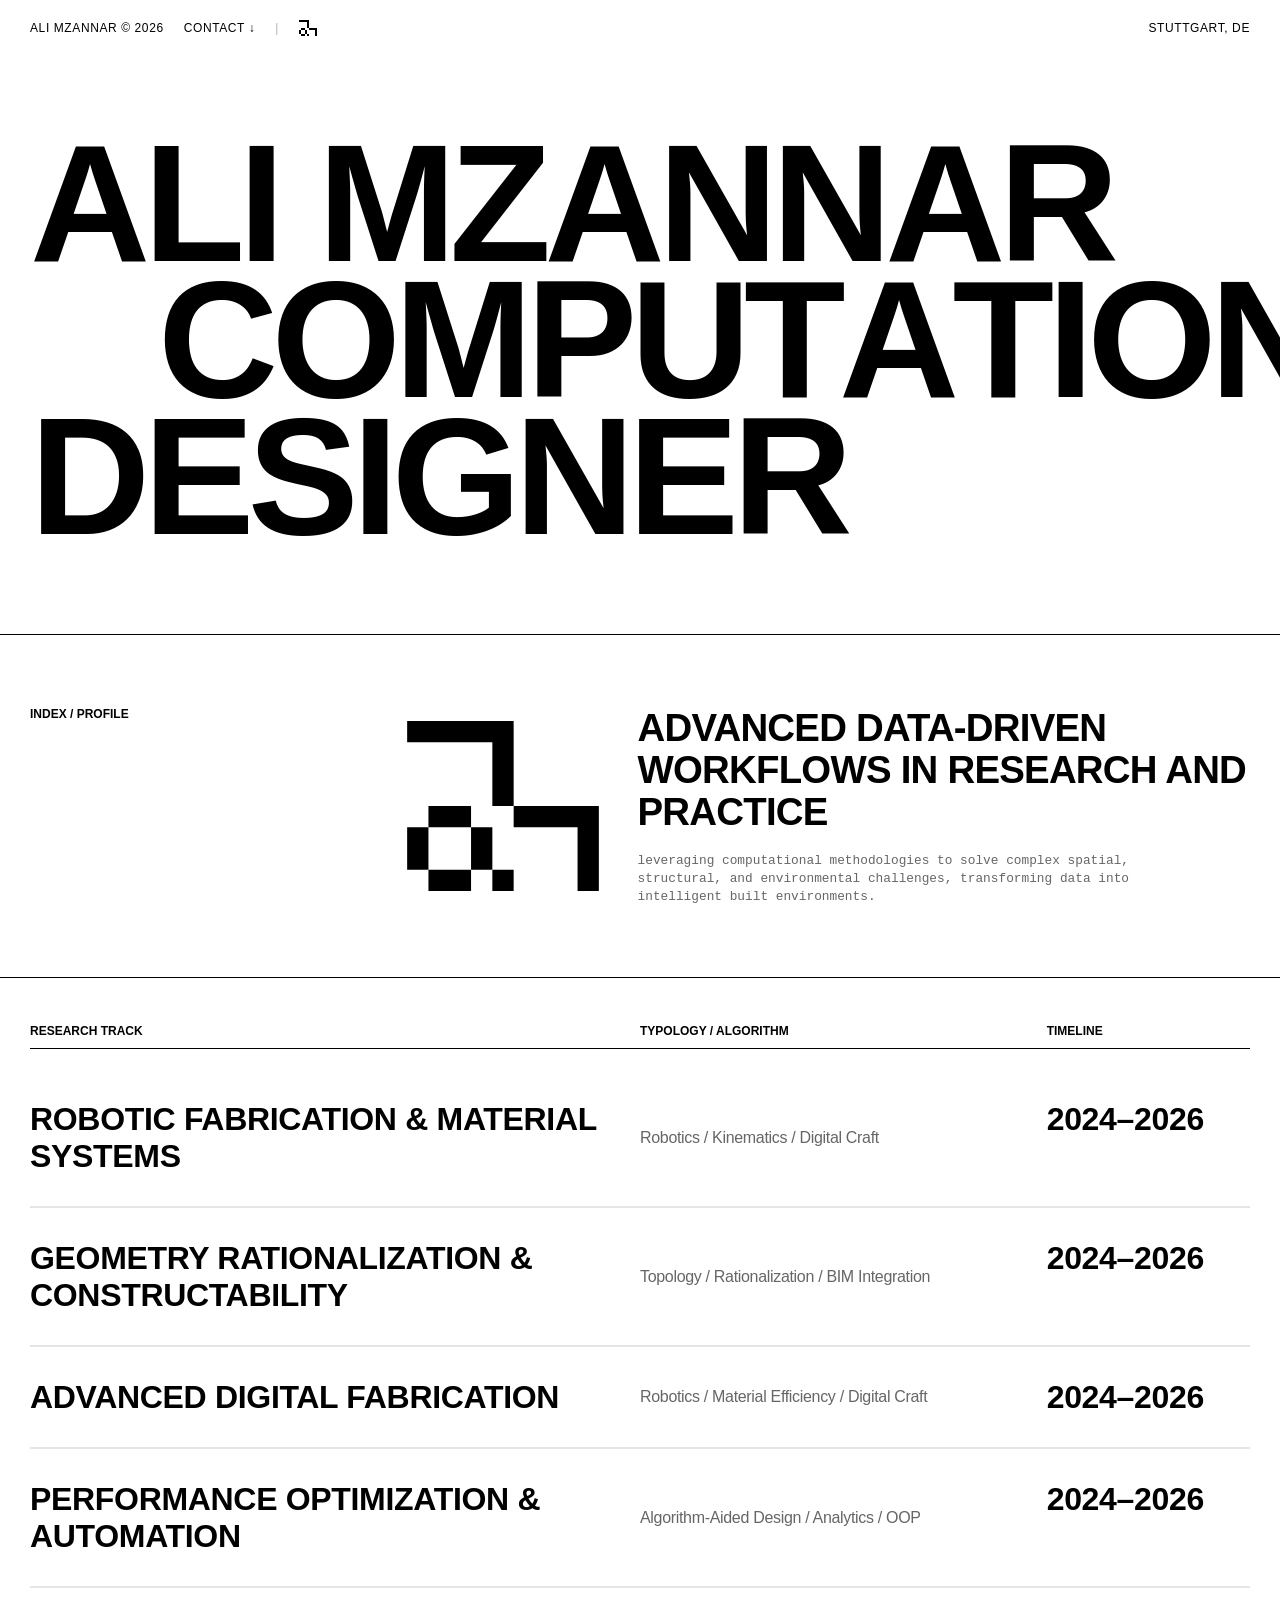
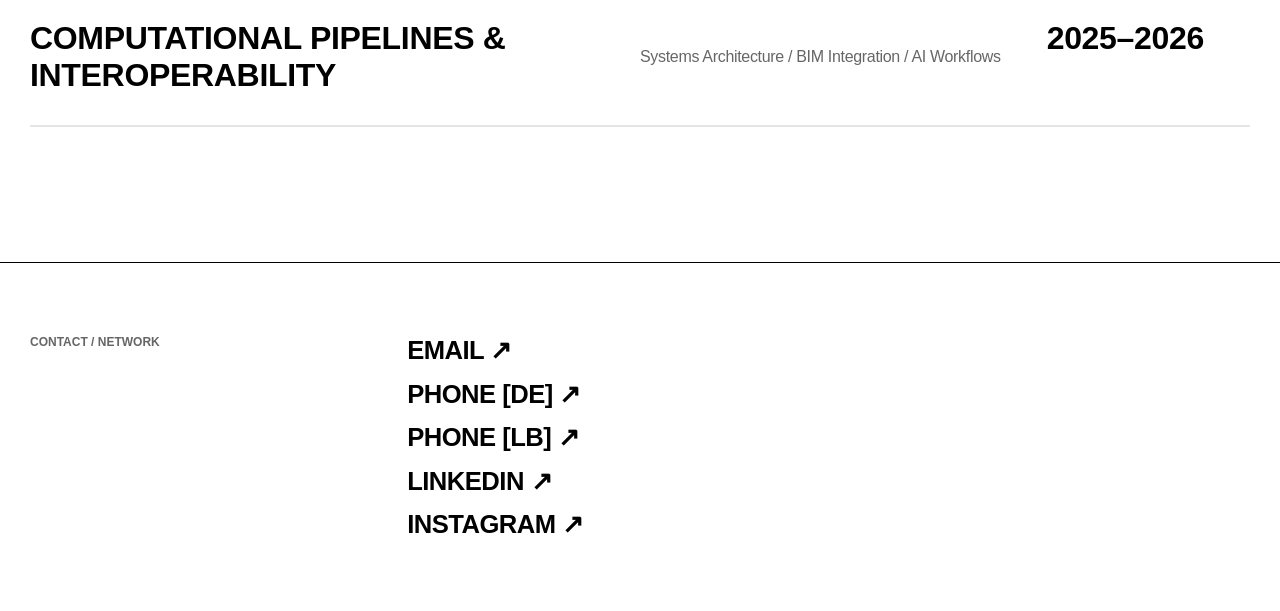
==== index.html @ 20ff685b "added  explore track over hover" ====
<!DOCTYPE html>
<html lang="en">
<head>
    <meta charset="UTF-8">
    <meta name="viewport" content="width=device-width, initial-scale=1.0">
    <title>Ali Mzannar | Computational Designer</title>

    <link rel="icon" type="image/svg+xml" href="assets/logo/am-logo.svg">
    <meta name="description" content="Ali Mzannar: Architectural and Computational Designer.">
    <meta name="author" content="Ali Mzannar">
    <link rel="stylesheet" href="STYLE.CSS">
</head>
<body>

    <nav class="home-nav reveal-up">
        <div class="nav-left">
            <span>ALI MZANNAR © 2026</span>
            <a href="#contact" class="nav-link">CONTACT ↓</a>
            <span class="nav-divider">|</span>
            <img src="assets/logo/am-logo.svg" alt="AMz Logo" class="nav-logo">
        </div>
        <div class="nav-right">
            <span>STUTTGART, DE</span>
        </div>
    </nav>

    <header class="hero">
        <canvas id="bg-wave"></canvas>
        <div class="hero-text-mask"><h1 class="hero-title reveal-up">ALI MZANNAR</h1></div>
        <div class="hero-text-mask"><h1 class="indent loop-wrapper hero-title reveal-up" id="lang-loop">COMPUTATIONAL</h1></div>
        <div class="hero-text-mask"><h1 class="hero-title reveal-up">DESIGNER</h1></div>
    </header>

    <section class="bio-section reveal-up">
        <div class="bio-label">INDEX / PROFILE</div>
        <div class="bio-content">
            <img src="assets/logo/am-logo.svg" alt="AMz Logo" class="bio-logo">
            <div class="bio-text-group">
                <div class="bio-text">Advanced Data-Driven Workflows in Research and Practice</div>
                <div class="bio-subtext">leveraging computational methodologies to solve complex spatial, structural, and environmental challenges, transforming data into intelligent built environments.</div>
            </div>
        </div>
    </section>
 
    <section class="project-list">
        <div class="project-header reveal-up">
            <span>RESEARCH TRACK</span>
            <span>TYPOLOGY / ALGORITHM</span>
            <span>TIMELINE</span>
        </div>
        <div id="dynamic-project-list"></div>
    </section>

    <footer class="contact-section reveal-up" id="contact">
        <div class="contact-label">CONTACT / NETWORK</div>
        <div class="contact-links">
            <a href="mailto:ali_mahmoud_mzannar@outlook.com"><span class="link-title">EMAIL ↗</span><span class="link-reveal">ali_mahmoud_mzannar@outlook.com</span></a>
            <a href="tel:+4915100000000"><span class="link-title">PHONE [DE] ↗</span><span class="link-reveal">+49 1520 762 8651</span></a> 
            <a href="tel:+96100000000"><span class="link-title">PHONE [LB] ↗</span><span class="link-reveal">+961 71 722 662</span></a>
            <a href="https://www.linkedin.com/in/ali-mzannar-65795424a/" target="_blank"><span class="link-title">LINKEDIN ↗</span><span class="link-reveal">/in/ali-mzannar</span></a>
            <a href="https://www.instagram.com/ali_mzannar" target="_blank"><span class="link-title">INSTAGRAM ↗</span><span class="link-reveal">@ali_mzannar</span></a>
        </div>
    </footer>

  

    <script>
        // 1. FLUID SCROLL OBSERVER
        const scrollObserver = new IntersectionObserver((entries) => {
            entries.forEach(entry => {
                if (entry.isIntersecting) {
                    entry.target.classList.add('is-revealed');
                }
            });
        }, { threshold: 0.1, rootMargin: "0px 0px -50px 0px" });

        document.querySelectorAll('.reveal-up').forEach(el => scrollObserver.observe(el));

        // 2. CORE VARIABLES
        const chars = "█▓▒░#@%&01";
        const GRID_SIZE = 14; 
        let mouseX = -1000; let mouseY = -1000;

        document.addEventListener('mousemove', (e) => { mouseX = e.clientX; mouseY = e.clientY; });
        document.addEventListener('touchstart', (e) => { mouseX = e.touches[0].clientX; mouseY = e.touches[0].clientY; }, {passive: true});
        document.addEventListener('touchmove', (e) => { mouseX = e.touches[0].clientX; mouseY = e.touches[0].clientY; }, {passive: true});

        // 3. CANVAS ENGINE
        const canvas = document.getElementById('bg-wave');
        const ctx = canvas.getContext('2d');
        const hero = document.querySelector('.hero');
        let cols, rows;
        let canvasGrid = []; 

        function resizeCanvas() {
            canvas.width = hero.clientWidth; canvas.height = hero.clientHeight;
            cols = Math.floor(canvas.width / GRID_SIZE); rows = Math.floor(canvas.height / GRID_SIZE);
            canvasGrid = Array.from({ length: cols }, () => 
                Array.from({ length: rows }, () => ({ char: chars[Math.floor(Math.random() * chars.length)], active: false }))
            );
        }
        window.addEventListener('resize', resizeCanvas); resizeCanvas();

        function drawStaticNoise() {
            ctx.clearRect(0, 0, canvas.width, canvas.height);
            ctx.font = `600 ${GRID_SIZE}px "Courier New", Courier, monospace`;
            ctx.fillStyle = '#000000'; ctx.textBaseline = 'top';

            for(let i=0; i<cols; i++) {
                for(let j=0; j<rows; j++) {
                    let x = i * GRID_SIZE; let y = j * GRID_SIZE;
                    let dist = Math.max(Math.abs(mouseX - x), Math.abs(mouseY - y));
                    if(dist < 350) {
                        let probability = Math.pow(1 - (dist / 350), 2); 
                        if(Math.random() > 0.95) {
                            canvasGrid[i][j].char = chars[Math.floor(Math.random() * chars.length)];
                            canvasGrid[i][j].active = Math.random() < probability * 0.4;
                        }
                        if(canvasGrid[i][j].active) { ctx.globalAlpha = 1; ctx.fillText(canvasGrid[i][j].char, x, y); }
                    } else { canvasGrid[i][j].active = false; }
                }
            }
            requestAnimationFrame(drawStaticNoise);
        }
        drawStaticNoise();

        

        // 5. VOXEL DOM ENGINE
        let allChars = []; 
        function buildVoxels(element) {
            const text = element.innerText; element.innerHTML = ''; 
            const isArabic = /[\u0600-\u06FF]/.test(text);
            const pieces = isArabic ? [text] : text.split('');
            pieces.forEach((char) => {
                if (char === ' ') { element.appendChild(document.createTextNode(' ')); return; }
                const wrapper = document.createElement('span'); wrapper.className = 'char-voxel';
                const base = document.createElement('span'); base.className = 'base'; base.innerText = char;
                wrapper.appendChild(base); element.appendChild(wrapper);

                const rect = base.getBoundingClientRect();
                const cols = Math.ceil((rect.width || 10) / GRID_SIZE); const rows = Math.ceil((rect.height || 20) / GRID_SIZE);
                const grid = document.createElement('span'); grid.className = 'voxel-grid';
                grid.style.gridTemplateColumns = `repeat(${cols}, ${GRID_SIZE}px)`; grid.style.gridTemplateRows = `repeat(${rows}, ${GRID_SIZE}px)`;
                for(let i=0; i < (cols * rows); i++){
                    const b = document.createElement('b'); b.innerText = chars[Math.floor(Math.random() * chars.length)]; grid.appendChild(b);
                }
                wrapper.appendChild(grid);
            });
            allChars = document.querySelectorAll('.char-voxel');
        }

        document.querySelectorAll('.hero-title').forEach(h1 => buildVoxels(h1));

        const langs = ["COMPUTATIONAL", "ALGORITHMISCH", "خوارزمية", "ALGORITHMIQUE", "COMPUTACIONAL", "ВЫЧИСЛИТЕЛЬНЫЙ", "计算化", "アルゴリズム"];
        let langIndex = 0; const loopTarget = document.getElementById('lang-loop');
        setInterval(() => {
            langIndex = (langIndex + 1) % langs.length;
            loopTarget.style.opacity = 0; loopTarget.style.filter = "blur(8px)";
            setTimeout(() => {
                loopTarget.innerText = langs[langIndex]; buildVoxels(loopTarget);
                loopTarget.style.opacity = 1; loopTarget.style.filter = "blur(0px)";
            }, 600); 
        }, 4000); 

        function animateTextVoxels() {
            allChars.forEach(charEl => {
                const rect = charEl.getBoundingClientRect();
                const dist = Math.max(Math.abs(mouseX - (rect.left + rect.width / 2)), Math.abs(mouseY - (rect.top + rect.height / 2)));
                if (dist < 200) { 
                    charEl.classList.add('is-fractured');
                    if(Math.random() > 0.95) charEl.querySelectorAll('b').forEach(v => { v.innerText = chars[Math.floor(Math.random() * chars.length)]; });
                } else { charEl.classList.remove('is-fractured'); }
            });
            requestAnimationFrame(animateTextVoxels);
        }
        animateTextVoxels();

// =========================================
        // 6. JSON FETCH & DROPDOWN ENGINE
        // =========================================
        const projectListContainer = document.getElementById('dynamic-project-list');

        fetch('portfolio-db.json')
            .then(response => response.json())
            .then(data => {
                data.forEach((track, index) => {
                    // 1. Build the Master Wrapper Link
                    const wrapper = document.createElement('a');
                    wrapper.href = `projects/${track.trackId}.HTML`; 
                    wrapper.className = 'project-wrapper reveal-up';
                    wrapper.style.transitionDelay = `${index * 0.1}s`;

                    // 2. Build the Text Row
                    const rowText = `
                        <div class="project-row">
                            <span class="row-title">${track.trackTitle}</span>
                            <span class="desc">${track.typology}</span>
                            <span>${track.timeline}</span>
                        </div>
                    `;

                    // 3. Build the Dropdown Media
                    let mediaContent = '';
                    if (track.previewMedia && track.previewMedia !== "") {
                        const ext = track.previewMedia.split('.').pop().toLowerCase();
                        if (ext === 'mp4' || ext === 'webm') {
                            // Autoplay is explicitly set here so the video runs inside the accordion
                            mediaContent = `<video src="${track.previewMedia}" loop muted playsinline autoplay></video>`;
                        } else {
                            mediaContent = `<img src="${track.previewMedia}" alt="${track.trackTitle}">`;
                        }
                    }

                   const dropdownHTML = `
                        <div class="project-dropdown">
                            <div class="dropdown-inner">
                                <div class="track-hover-indicator">[ EXPLORE TRACK ↗ ]</div>
                                ${mediaContent}
                            </div>
                        </div>
                    `;

                    // 4. Inject into the DOM
                    wrapper.innerHTML = rowText + dropdownHTML;
                    projectListContainer.appendChild(wrapper);
                    
                    // Observe the wrapper for scroll animations
                    scrollObserver.observe(wrapper);
                });
            })
            .catch(err => console.error('Error loading database:', err));
    </script>
</body>
</html>
---- STYLE.CSS ----
/* =========================================
   CORE TYPOGRAPHY & VARIABLES
   ========================================= */
:root {
    --bg-color: #ffffff;
    --text-color: #000000;
    --font-stack: "Helvetica Neue", Helvetica, Arial, sans-serif;
}

* { box-sizing: border-box; margin: 0; padding: 0; }

body {
    background-color: var(--bg-color);
    color: var(--text-color);
    font-family: var(--font-stack);
    text-transform: uppercase;
    overflow-x: hidden;
    -webkit-font-smoothing: antialiased;
    -moz-osx-font-smoothing: grayscale;
}

::selection { background: #000; color: #fff; }

/* =========================================
   GLOBAL SCROLL ANIMATIONS (FLUIDITY)
   ========================================= */
.reveal-up {
    opacity: 0;
    transform: translateY(40px);
    transition: opacity 0.9s ease, transform 0.9s cubic-bezier(0.16, 1, 0.3, 1);
    will-change: transform, opacity;
}

.reveal-up.is-revealed {
    opacity: 1;
    transform: translateY(0);
}

/* =========================================
   NAVIGATION BARS
   ========================================= */
.home-nav {
    position: fixed;
    width: 100%;
    top: 0;
    z-index: 100;
    mix-blend-mode: difference;
    color: #fff;
    display: flex;
    justify-content: space-between;
    padding: 20px 30px;
    font-size: 0.75rem;
    font-weight: 500;
    letter-spacing: 0.05em;
    transition: transform 0.4s ease;
}

.nav-left { display: flex; gap: 20px; align-items: center; }
.nav-right { display: flex; align-items: center; }

.home-nav a {
    color: inherit;
    text-decoration: none;
    transition: opacity 0.3s ease;
}
.home-nav a:hover { opacity: 0.5; }

.nav-divider { opacity: 0.3; font-weight: 300; }

.nav-logo {
    height: 16px; 
    width: auto;
    filter: invert(1); 
    pointer-events: none;
    animation: dataPulse 6s infinite alternate; 
}

@keyframes dataPulse {
    0%, 90%, 100% { opacity: 1; }
    92% { opacity: 0.4; }
    94% { opacity: 0.8; }
    96% { opacity: 0.2; }
}

/* =========================================
   HERO SECTION & CANVAS
   ========================================= */
.hero {
    position: relative;
    background-color: transparent; 
    padding: 15vh 30px 10vh 30px;
    display: flex;
    flex-direction: column;
    border-bottom: 1px solid #000;
}

#bg-wave {
    position: absolute;
    top: 0; left: 0;
    width: 100%; height: 100%;
    pointer-events: none;
    z-index: -1;
}

.hero h1 {
    font-size: 13vw;
    line-height: 0.82;
    letter-spacing: -0.04em;
    font-weight: 700;
    white-space: nowrap;
    cursor: crosshair;
}

.hero h1.indent { margin-left: 10vw; }

.loop-wrapper {
    transition: opacity 0.6s ease, filter 0.6s ease;
    display: inline-block;
}

/* =========================================
   STRUCTURAL VOXEL ENGINE
   ========================================= */
.char-voxel { position: relative; display: inline-block; }
.char-voxel .base { display: inline-block; }
.char-voxel .voxel-grid {
    position: absolute;
    top: 0; left: 0; width: 100%; height: 100%;
    display: grid;
    pointer-events: none;
    overflow: hidden; 
    opacity: 0; 
}
.char-voxel .voxel-grid b {
    font-family: "Courier New", Courier, monospace;
    font-size: 14px; width: 14px; height: 14px;
    font-weight: 600;
    display: flex; align-items: flex-start; justify-content: flex-start;
    line-height: 1; color: #000;
}
.char-voxel.is-fractured .base { opacity: 0; }
.char-voxel.is-fractured .voxel-grid { opacity: 1; }

/* =========================================
   INDEX: BIO SECTION
   ========================================= */
.bio-section {
    padding: 8vh 30px;
    border-bottom: 1px solid #000;
    display: grid;
    grid-template-columns: 1fr 2.5fr; 
    gap: 40px;
    background-color: var(--bg-color);
}
.bio-label { font-size: 0.75rem; font-weight: 700; }
.bio-content {
    display: flex; justify-content: flex-start; align-items: stretch; gap: 3vw; 
}
.bio-logo {
    height: auto; width: auto; max-width: 15vw; 
    object-fit: contain; object-position: left center; 
}
.bio-text-group { display: flex; flex-direction: column; gap: 2vh; flex: 1; }
.bio-text { 
    font-size: 3vw; line-height: 1.1; font-weight: 600; letter-spacing: -0.02em; 
}
.bio-subtext {
    font-family: "Courier New", Courier, monospace; 
    font-size: 1vw; line-height: 1.4; color: #666; text-transform: none; max-width: 85%;
}

/* =========================================
   INDEX: PROJECT DIRECTORY
   ========================================= */
.project-list { padding: 5vh 30px 15vh 30px; background-color: var(--bg-color); }
.project-header {
    display: grid; grid-template-columns: 3fr 2fr 1fr;
    font-size: 0.75rem; font-weight: 700; border-bottom: 1px solid #000; padding-bottom: 10px; margin-bottom: 20px;
}
.project-row {
    display: grid; grid-template-columns: 3fr 2fr 1fr; padding: 3.5vh 0;
    border-bottom: 1px solid #e5e5e5; font-size: 2.5vw; font-weight: 600; letter-spacing: -0.01em;
    transition: color 0.4s ease, border-color 0.4s ease;
    position: relative; z-index: 10; text-decoration: none; color: inherit; cursor: pointer;
}
.project-row .row-title { transition: transform 0.5s cubic-bezier(0.16, 1, 0.3, 1); }
.project-row:hover .row-title { transform: translateX(1.5vw); }
.project-row:hover { color: #000; border-color: #000; }
.project-row span { pointer-events: none; }
.project-row .desc { font-size: 1rem; font-weight: 400; align-self: center; color: #666; text-transform: none; transition: color 0.4s; }
.project-row:hover .desc { color: #000; }

/* =========================================
   INDEX: DROPDOWN ACCORDION ENGINE
   ========================================= */
.project-wrapper {
    display: block; /* Wraps everything as a clickable link */
    text-decoration: none;
    color: inherit;
    border-bottom: 1px solid #e5e5e5;
    transition: border-color 0.4s ease;
    cursor: pointer;
}

.project-wrapper:hover {
    border-color: #000;
}

/* Redefining the row without its own border */
.project-row {
    display: grid;
    grid-template-columns: 3fr 2fr 1fr;
    padding: 3.5vh 0;
    font-size: 2.5vw;
    font-weight: 600;
    letter-spacing: -0.01em;
    pointer-events: none; /* Lets the wrapper handle the hover/click */
}

.project-row .row-title { transition: transform 0.5s cubic-bezier(0.16, 1, 0.3, 1); }
.project-wrapper:hover .project-row .row-title { transform: translateX(1.5vw); }
.project-wrapper:hover .project-row { color: #000; }
.project-row .desc { font-size: 1rem; font-weight: 400; align-self: center; color: #666; text-transform: none; transition: color 0.4s; }
.project-wrapper:hover .project-row .desc { color: #000; }

/* The Animated Dropdown Magic */
.project-dropdown {
    display: grid;
    grid-template-rows: 0fr; /* Mathematical baseline for closed state */
    transition: grid-template-rows 0.7s cubic-bezier(0.16, 1, 0.3, 1);
    overflow: hidden;
}

.project-wrapper:hover .project-dropdown {
    grid-template-rows: 1fr; /* Mathematically expands to fit the inner content */
}

/* The Cinematic Horizontal Container */
.dropdown-inner {
    min-height: 0; 
    width: 100%;
    aspect-ratio: 21 / 9; 
    background-color: #000;
    overflow: hidden;
    margin-bottom: 0;
    opacity: 0;
    position: relative; /* REQUIRED FOR THE BADGE */
    transition: margin-bottom 0.7s cubic-bezier(0.16, 1, 0.3, 1), opacity 0.5s ease;
}

.project-wrapper:hover .dropdown-inner {
    margin-bottom: 3.5vh; 
    opacity: 1;
}

.dropdown-inner video, .dropdown-inner img {
    width: 100%;
    height: 100%;
    object-fit: cover; 
    display: block;
    transform: scale(1.05); 
    transition: transform 1s cubic-bezier(0.16, 1, 0.3, 1), filter 0.4s ease;
}

.project-wrapper:hover .dropdown-inner video,
.project-wrapper:hover .dropdown-inner img {
    transform: scale(1); 
}

/* Secondary Hover: Dims the video when the mouse moves over it */
.dropdown-inner:hover video, 
.dropdown-inner:hover img {
    filter: brightness(0.7); 
}

/* The [ EXPLORE TRACK ] UI Indicator */
.track-hover-indicator {
    position: absolute;
    top: 20px;
    right: 20px;
    background-color: #000;
    color: #fff;
    padding: 6px 12px;
    font-size: 0.75rem;
    font-weight: 700;
    font-family: "Courier New", Courier, monospace;
    opacity: 0;
    transform: translateY(-10px);
    transition: all 0.5s cubic-bezier(0.16, 1, 0.3, 1) 0.3s; /* Delayed so it drops in after the video opens */
    z-index: 5;
    pointer-events: none;
}

.project-wrapper:hover .track-hover-indicator {
    opacity: 1;
    transform: translateY(0);
}

/* Inverts the badge when the video is hovered */
.dropdown-inner:hover .track-hover-indicator {
    background-color: #fff;
    color: #000;
}

.project-wrapper:hover .dropdown-inner {
    margin-bottom: 3.5vh; /* Adds spacing below the video when open */
    opacity: 1;
}

.dropdown-inner video, .dropdown-inner img {
    width: 100%;
    height: 100%;
    object-fit: cover; /* Forces media to fill the wide rectangle without distortion */
    display: block;
    transform: scale(1.05); /* Slight zoom for physics effect */
    transition: transform 1s cubic-bezier(0.16, 1, 0.3, 1);
}

.project-wrapper:hover .dropdown-inner video,
.project-wrapper:hover .dropdown-inner img {
    transform: scale(1); /* Smoothly snaps to true scale on reveal */
}

/* =========================================
   GRID-ALIGNED CONTACT FOOTER
   ========================================= */
.contact-section {
    padding: 8vh 30px; border-top: 1px solid #000;
    display: grid; grid-template-columns: 1fr 2.5fr; gap: 40px;
    background-color: var(--bg-color); position: relative; z-index: 10;
}
.contact-label { font-size: 0.75rem; font-weight: 700; color: #666; }
.contact-links { display: flex; flex-direction: column; align-items: flex-start; gap: 1.5vh; }
.contact-links a {
    color: #000; text-decoration: none; display: flex; align-items: baseline; cursor: pointer;
}
.contact-links a .link-title { font-size: 2vw; font-weight: 700; letter-spacing: -0.02em; transition: color 0.3s; }
.contact-links a .link-reveal {
    font-size: 2vw; font-weight: 700; color: #999; max-width: 0; opacity: 0; overflow: hidden;
    white-space: nowrap; text-transform: none; 
    transition: max-width 0.6s cubic-bezier(0.16, 1, 0.3, 1), opacity 0.4s ease, padding-left 0.4s ease;
}
.contact-links a:hover .link-reveal { max-width: 800px; opacity: 1; padding-left: 20px; color: #000;}

/* =========================================
   SUB-PAGE: PROJECT VAULT GRID
   ========================================= */
.project-hero { padding: 18vh 30px 5vh 30px; }
.project-meta {
    display: grid; grid-template-columns: repeat(3, 1fr); padding: 20px 30px;
    border-bottom: 1px solid #000; font-size: 0.75rem; font-weight: 700; color: #666;
}
.meta-group span { display: block; color: #000; margin-top: 5px; font-size: 1rem; font-weight: 600; }

.vault-grid {
    padding: 10vh 30px 15vh 30px; display: grid;
    grid-template-columns: repeat(auto-fit, minmax(450px, 1fr)); gap: 4vw;
}
.vault-item { display: flex; flex-direction: column; gap: 15px; cursor: crosshair; }

/* Fluid Hover Stacking Logic */
.media-wrapper {
    width: 100%; background-color: #000; position: relative; overflow: hidden;
    display: flex; flex-direction: column; gap: 1px; 
}
.media-wrapper video, .media-wrapper img {
    width: 100%; height: auto; display: block; background-color: #f4f4f4;
    transition: transform 0.8s cubic-bezier(0.16, 1, 0.3, 1), filter 0.4s ease;
    transform: scale(1.001); /* Prevents jitter */
}
.vault-item:hover .media-wrapper video, 
.vault-item:hover .media-wrapper img { transform: scale(1.03); filter: brightness(0.95); }

.hover-indicator {
    position: absolute; top: 15px; right: 15px; background-color: #000; color: #fff;
    padding: 5px 10px; font-size: 0.75rem; font-weight: 700; font-family: "Courier New", Courier, monospace;
    opacity: 0; transform: translateY(-10px); transition: all 0.4s cubic-bezier(0.16, 1, 0.3, 1);
    z-index: 5; pointer-events: none;
}
.vault-item:hover .hover-indicator { opacity: 1; transform: translateY(0); }

.vault-item-meta {
    display: flex; justify-content: space-between; align-items: baseline;
    border-bottom: 1px solid #e5e5e5; padding-bottom: 10px; transition: border-color 0.4s ease;
}
.vault-item:hover .vault-item-meta { border-color: #000; }
.item-title { font-size: 1.2rem; font-weight: 700; letter-spacing: -0.02em; }
.item-software { font-family: "Courier New", Courier, monospace; font-size: 0.85rem; color: #666; text-transform: none; }

/* =========================================
   SUB-PAGE: BRUTALIST MODAL ENGINE
   ========================================= */
.modal-overlay {
    position: fixed; top: 0; left: 0; width: 100vw; height: 100vh;
    background-color: rgba(255, 255, 255, 0.95); backdrop-filter: blur(10px); -webkit-backdrop-filter: blur(10px);
    z-index: 1000; display: flex; flex-direction: column; opacity: 0; pointer-events: none;
    transform: translateY(30px); transition: opacity 0.5s ease, transform 0.6s cubic-bezier(0.16, 1, 0.3, 1);
}
.modal-overlay.is-active { opacity: 1; pointer-events: all; transform: translateY(0); }

.modal-header {
    display: flex; justify-content: space-between; align-items: center; padding: 20px 30px;
    border-bottom: 1px solid #000; font-size: 0.75rem; font-weight: 700; background-color: transparent; z-index: 10;
}
#close-modal {
    background: none; border: none; font-family: inherit; font-weight: 700; font-size: 0.75rem;
    cursor: pointer; text-transform: uppercase; transition: opacity 0.2s;
}
#close-modal:hover { opacity: 0.5; }

.modal-content {
    display: grid; grid-template-columns: 2.5fr 1fr; height: calc(100vh - 60px); overflow: hidden;
}
.modal-media {
    padding: 30px; border-right: 1px solid #000; overflow-y: auto; display: flex; flex-direction: column; gap: 30px;
}
.modal-media video, .modal-media img {
    width: 100%; max-height: 80vh; object-fit: contain; display: block; background-color: #f4f4f4; 
}
.modal-data { padding: 30px; display: flex; flex-direction: column; gap: 5vh; overflow-y: auto; }
#modal-title { font-size: 3vw; line-height: 1; letter-spacing: -0.02em; }
.data-block { display: flex; flex-direction: column; gap: 10px; }
.data-label { font-size: 0.75rem; font-weight: 700; color: #000; border-bottom: 1px solid #e5e5e5; padding-bottom: 5px; }
.data-value { font-family: "Courier New", Courier, monospace; font-size: 0.9rem; color: #666; text-transform: none; }
.data-desc { font-family: "Courier New", Courier, monospace; font-size: 0.9rem; line-height: 1.5; color: #666; text-transform: none; }

/* =========================================
   GLOBAL MOBILE RESPONSIVENESS
   ========================================= */
@media (max-width: 768px) {
    .home-nav { padding: 15px; }
    .nav-left { flex-direction: row; flex-wrap: wrap; gap: 15px; }
    .bio-section { grid-template-columns: 1fr; }
    .bio-content { flex-direction: column; align-items: flex-start; gap: 20px; }
    .bio-text { font-size: 1.5rem; }
    .bio-subtext { font-size: 0.85rem; max-width: 100%; }
    .bio-logo { height: 50px; max-width: 100%; object-position: left center; } 
    
    .project-row { font-size: 1.2rem; grid-template-columns: 1fr; gap: 5px; padding: 20px 0;}
    .project-row:hover .row-title { transform: translateX(5vw); }
    .project-row .desc { font-size: 0.85rem; }
    .project-header { display: none; }
    #cursor-media { display: none; }
    
    .contact-section { grid-template-columns: 1fr; gap: 30px; padding-bottom: 15vh;}
    .contact-links { align-items: flex-start; gap: 15px; width: 100%; }
    .contact-links a { flex-direction: column; gap: 5px; } 
    .contact-links a .link-title { font-size: 1.5rem; }
    .contact-links a .link-reveal { font-size: 1rem; max-width: 100%; opacity: 1; padding-left: 0;} 

    .project-meta { grid-template-columns: 1fr; gap: 20px; }
    .vault-grid { grid-template-columns: 1fr; gap: 40px; padding: 5vh 15px 10vh 15px;}
    .vault-item-meta { flex-direction: column; gap: 5px; }
    
    .modal-content { grid-template-columns: 1fr; overflow-y: auto; }
    .modal-media { border-right: none; border-bottom: 1px solid #000; padding: 15px;}
    .modal-data { padding: 15px; }
    #modal-title { font-size: 2rem; }
}
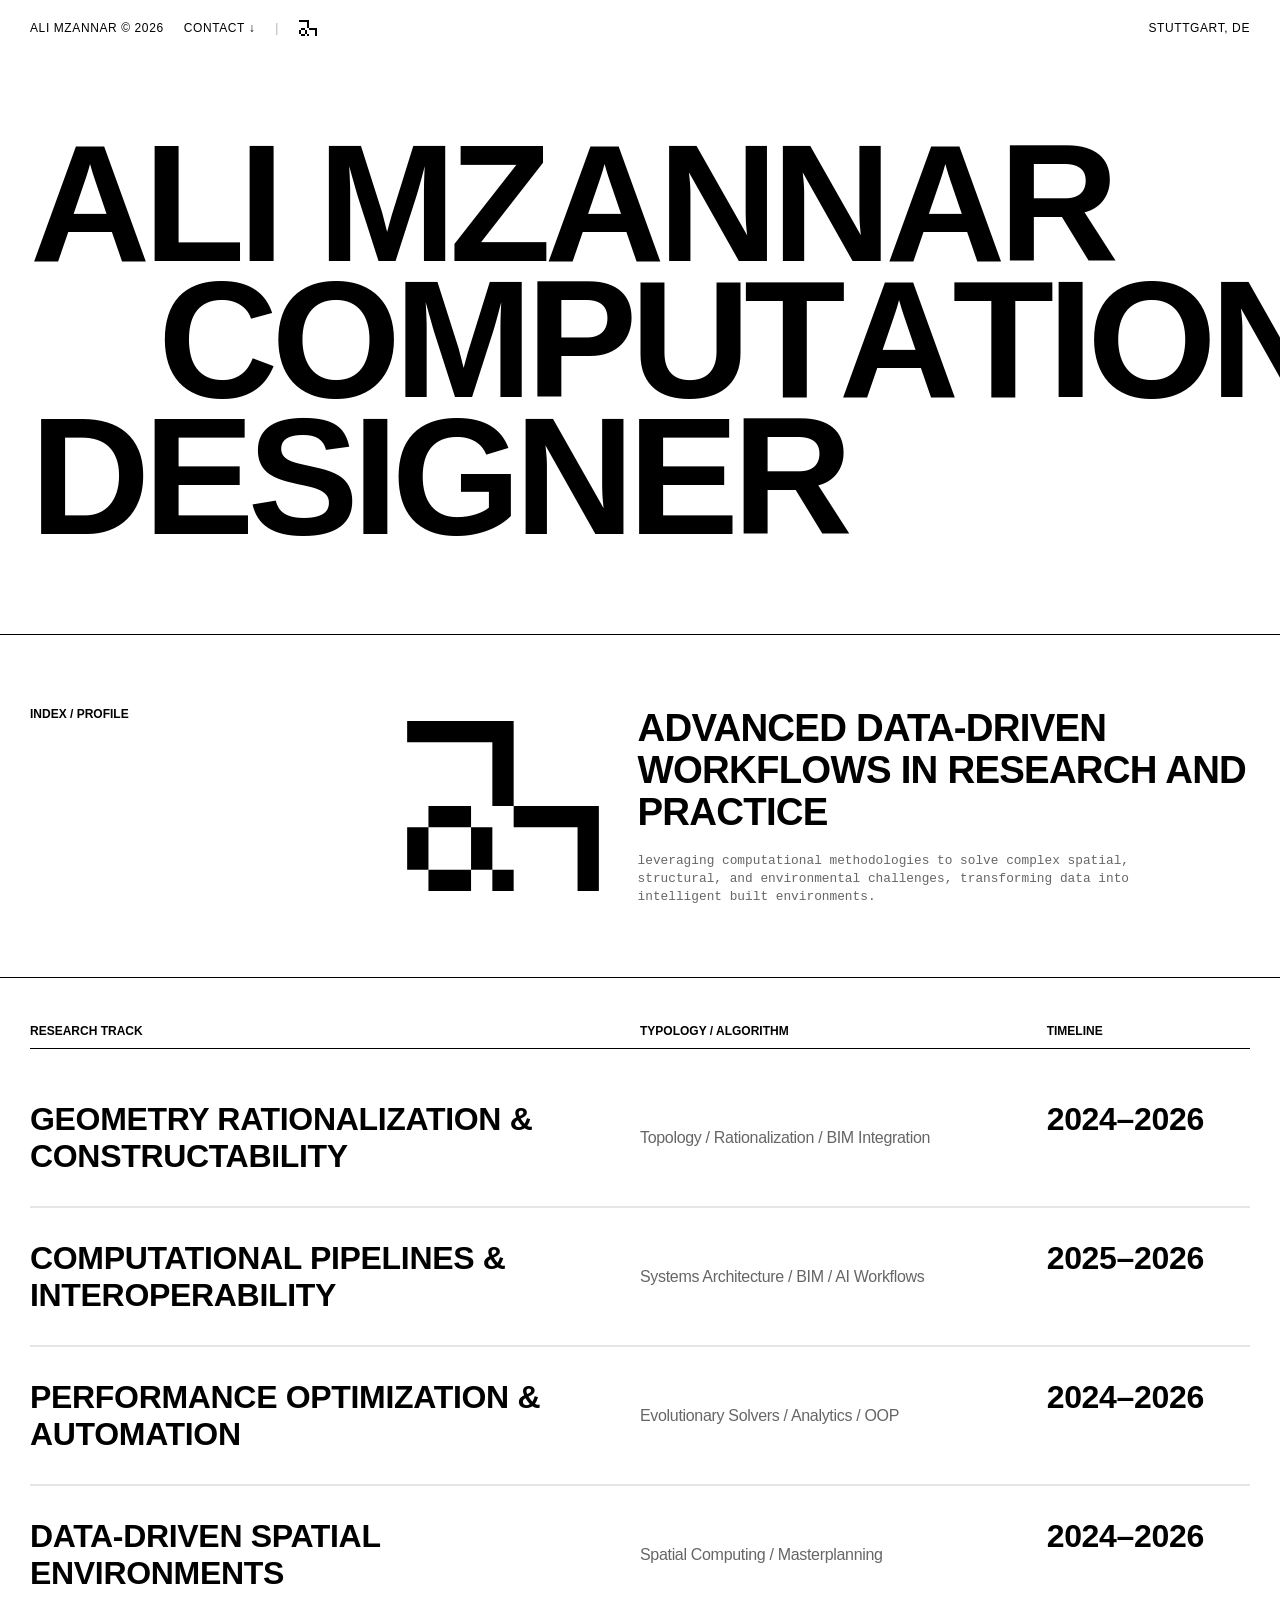
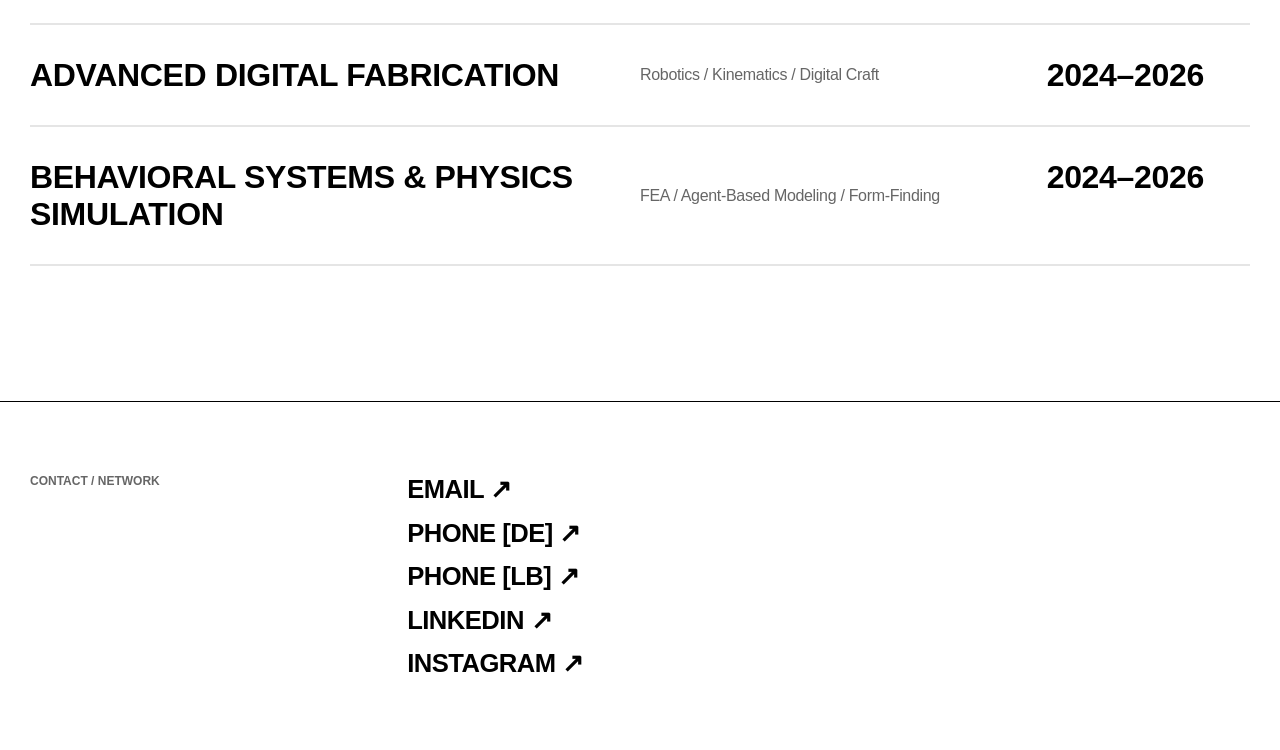
==== commit af5ccfad: "updated format replaced duplicating research track projects html with live ID, now its all controlle" ====
--- a/index.html
+++ b/index.html
@@ -187,7 +187,7 @@
                 data.forEach((track, index) => {
                     // 1. Build the Master Wrapper Link
                     const wrapper = document.createElement('a');
-                    wrapper.href = `projects/${track.trackId}.HTML`; 
+                    wrapper.href = `projects/project.HTML?id=${track.trackId}`; 
                     wrapper.className = 'project-wrapper reveal-up';
                     wrapper.style.transitionDelay = `${index * 0.1}s`;
 
--- a/STYLE.CSS
+++ b/STYLE.CSS
@@ -351,6 +351,28 @@
     border-bottom: 1px solid #000; font-size: 0.75rem; font-weight: 700; color: #666;
 }
 .meta-group span { display: block; color: #000; margin-top: 5px; font-size: 1rem; font-weight: 600; }
+/* Institutional Logo Layout */
+.inst-logo-container {
+    display: flex;
+    gap: 15px;
+    margin-top: 15px;
+    align-items: center;
+    flex-wrap: wrap; /* Keeps them neat on mobile screens */
+}
+
+.inst-logo {
+    height: 22px; /* Locks all logos to the exact same visual weight */
+    width: auto;
+    object-fit: contain;
+    filter: grayscale(100%) contrast(1.2); /* Makes them stark black/white */
+    opacity: 0.6; /* Subdues them so they don't overpower your text */
+    transition: opacity 0.3s ease, filter 0.3s ease;
+}
+
+.inst-logo:hover {
+    opacity: 1;
+    filter: grayscale(0%) contrast(1); /* Brings back full color on hover */
+}
 
 .vault-grid {
     padding: 10vh 30px 15vh 30px; display: grid;
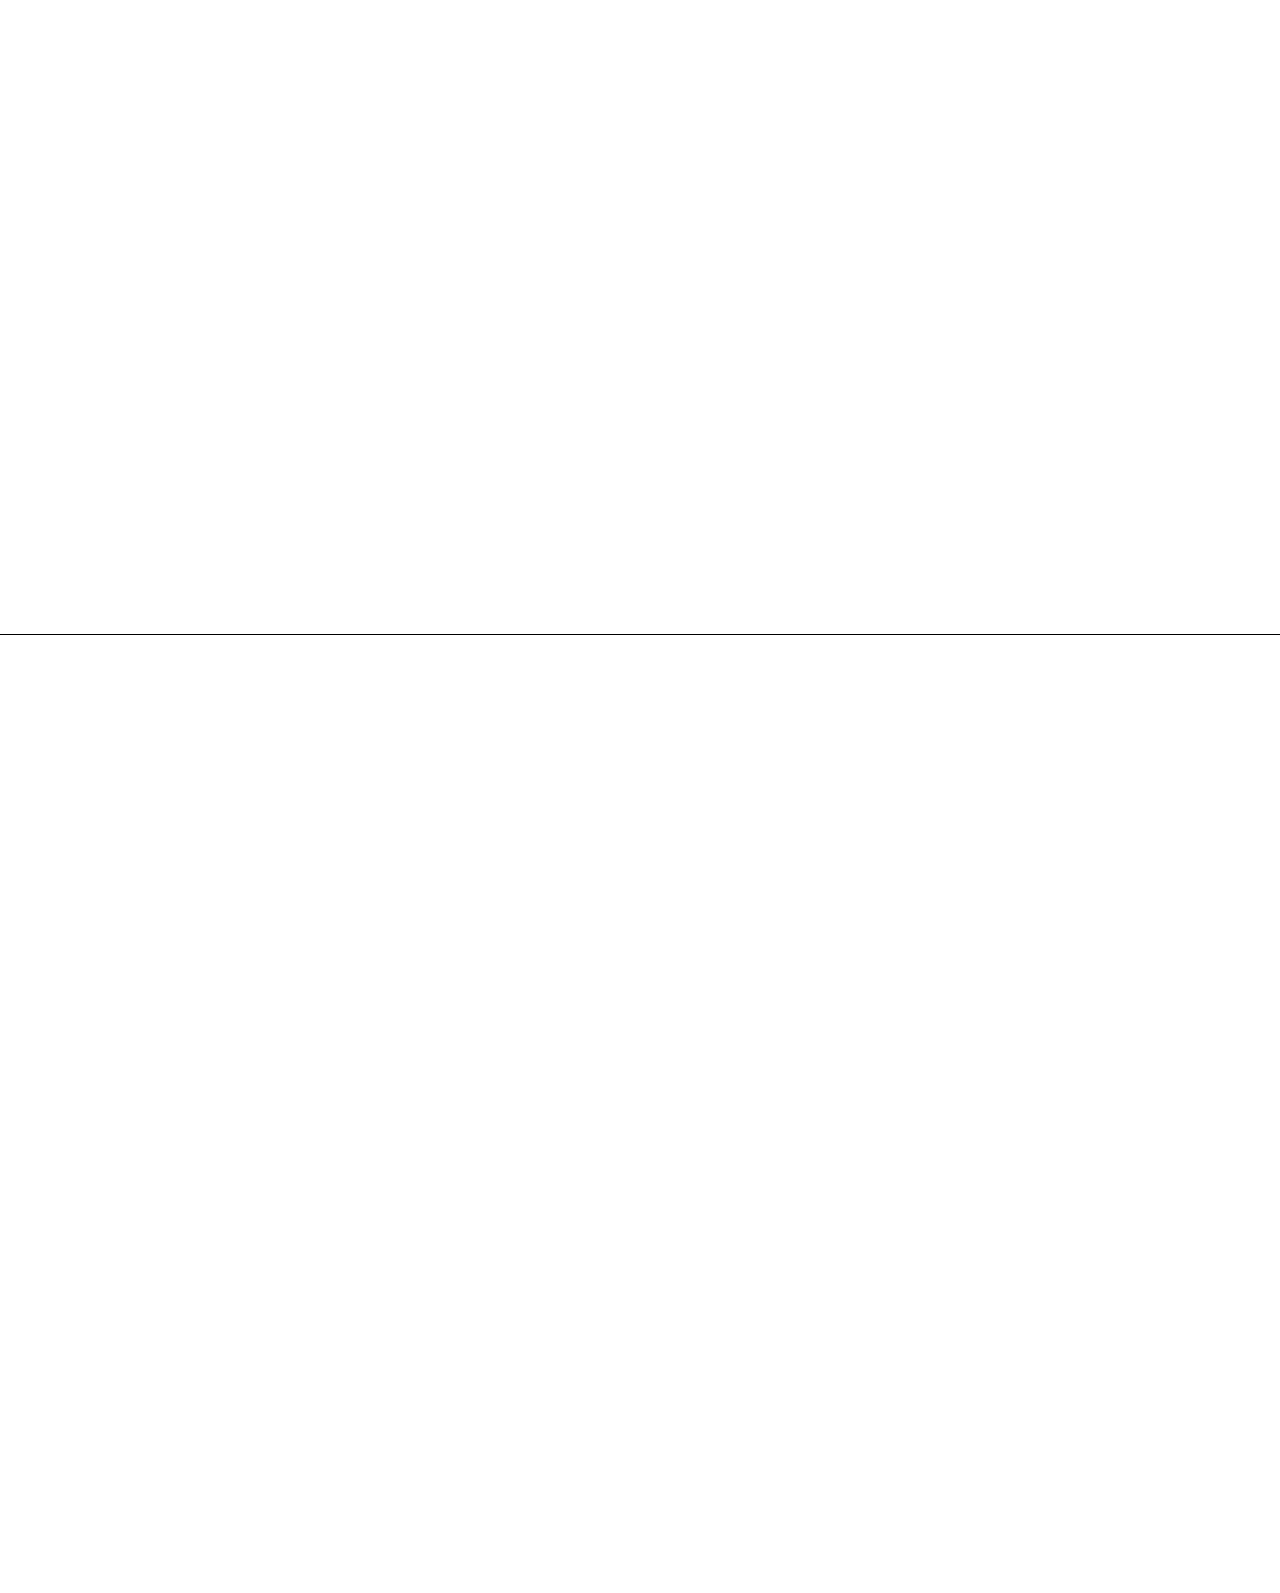
==== commit 242847aa: "updated visuals" ====
--- a/index.html
+++ b/index.html
@@ -190,6 +190,20 @@
                     wrapper.href = `projects/project.HTML?id=${track.trackId}`; 
                     wrapper.className = 'project-wrapper reveal-up';
                     wrapper.style.transitionDelay = `${index * 0.1}s`;
+                    // 1. Build the Master Wrapper Link
+                    const wrapper = document.createElement('a');
+                    wrapper.href = `projects/project.HTML?id=${track.trackId}`; 
+                    wrapper.className = 'project-wrapper reveal-up';
+                    wrapper.style.transitionDelay = `${index * 0.1}s`;
+
+                    // FIX: Auto-center the row when hovered so the title never gets pushed out of view
+                    wrapper.addEventListener('mouseenter', function() {
+                        const rect = this.getBoundingClientRect();
+                        // If the row is too close to the top or bottom, smoothly center it
+                        if (rect.top < 100 || rect.bottom > window.innerHeight - 100) {
+                            this.scrollIntoView({ behavior: 'smooth', block: 'center' });
+                        }
+                    });
 
                     // 2. Build the Text Row
                     const rowText = `
--- a/STYLE.CSS
+++ b/STYLE.CSS
@@ -351,27 +351,36 @@
     border-bottom: 1px solid #000; font-size: 0.75rem; font-weight: 700; color: #666;
 }
 .meta-group span { display: block; color: #000; margin-top: 5px; font-size: 1rem; font-weight: 600; }
-/* Institutional Logo Layout */
+/* =========================================
+   INSTITUTIONAL LOGOS (STATIC & MODAL)
+   ========================================= */
 .inst-logo-container {
     display: flex;
     gap: 15px;
-    margin-top: 15px;
     align-items: center;
-    flex-wrap: wrap; /* Keeps them neat on mobile screens */
+    flex-wrap: wrap; 
 }
 
 .inst-logo {
-    height: 22px; /* Locks all logos to the exact same visual weight */
+    height: 36px; 
     width: auto;
     object-fit: contain;
-    filter: grayscale(100%) contrast(1.2); /* Makes them stark black/white */
-    opacity: 0.6; /* Subdues them so they don't overpower your text */
-    transition: opacity 0.3s ease, filter 0.3s ease;
-}
-
-.inst-logo:hover {
-    opacity: 1;
-    filter: grayscale(0%) contrast(1); /* Brings back full color on hover */
+    /* Removed transparency and hover physics to make them solid and static */
+}
+
+.modal-logos-container {
+    display: flex;
+    gap: 15px;
+    margin-top: 10px;
+    margin-bottom: 2vh;
+    align-items: center;
+    flex-wrap: wrap;
+}
+
+.modal-logo {
+    height: 28px; /* Slightly smaller than header logos for visual hierarchy */
+    width: auto;
+    object-fit: contain;
 }
 
 .vault-grid {
@@ -380,15 +389,24 @@
 }
 .vault-item { display: flex; flex-direction: column; gap: 15px; cursor: crosshair; }
 
-/* Fluid Hover Stacking Logic */
+/* Fluid Hover Stacking Logic & Aspect Ratio Lock */
 .media-wrapper {
-    width: 100%; background-color: #000; position: relative; overflow: hidden;
-    display: flex; flex-direction: column; gap: 1px; 
-}
+    width: 100%; 
+    aspect-ratio: 16 / 9; /* FORCES EVERY ITEM TO BE EXACTLY THE SAME PROPORTION */
+    background-color: #000; 
+    position: relative; 
+    overflow: hidden;
+    display: block; 
+}
+
 .media-wrapper video, .media-wrapper img {
-    width: 100%; height: auto; display: block; background-color: #f4f4f4;
+    position: absolute;
+    top: 0; left: 0;
+    width: 100%; height: 100%; 
+    object-fit: cover; /* CROPS IMAGES/VIDEOS PERFECTLY TO FILL THE BOX */
+    display: block; background-color: #f4f4f4;
     transition: transform 0.8s cubic-bezier(0.16, 1, 0.3, 1), filter 0.4s ease;
-    transform: scale(1.001); /* Prevents jitter */
+    transform: scale(1.001); 
 }
 .vault-item:hover .media-wrapper video, 
 .vault-item:hover .media-wrapper img { transform: scale(1.03); filter: brightness(0.95); }
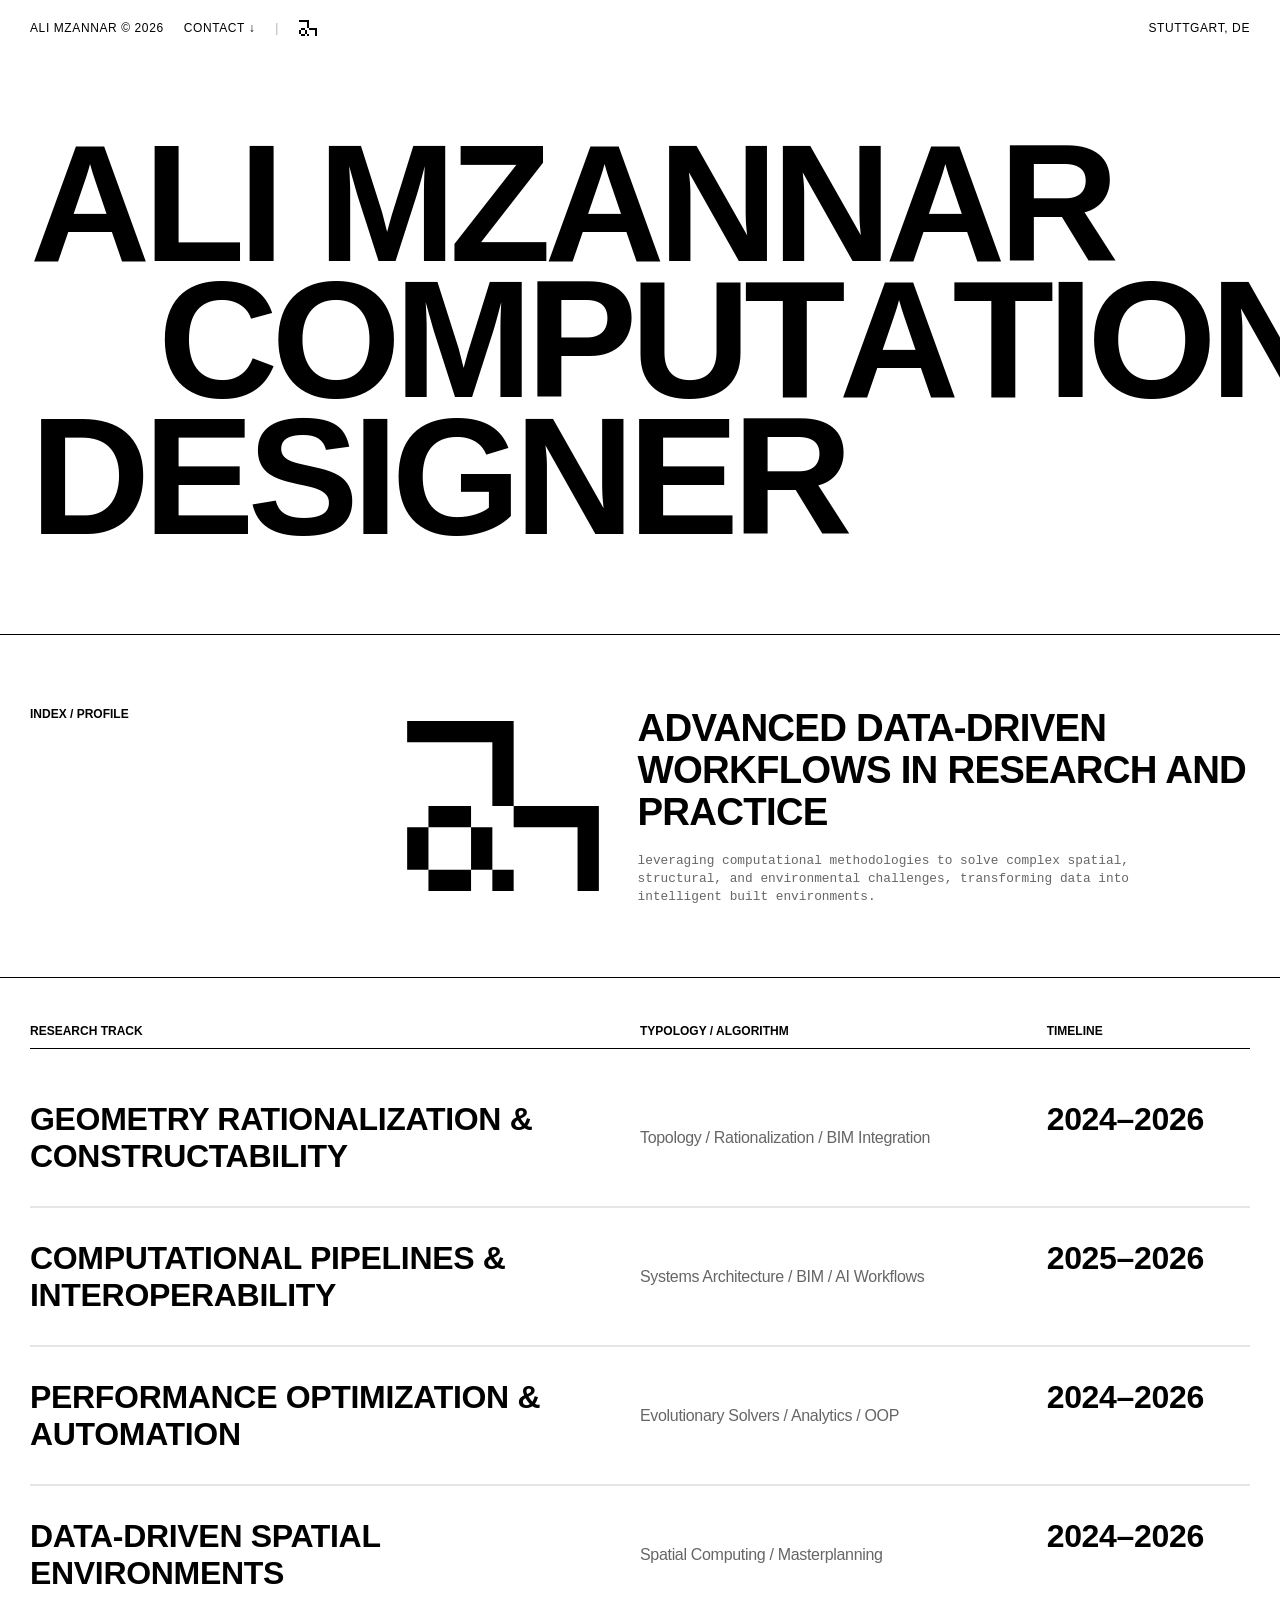
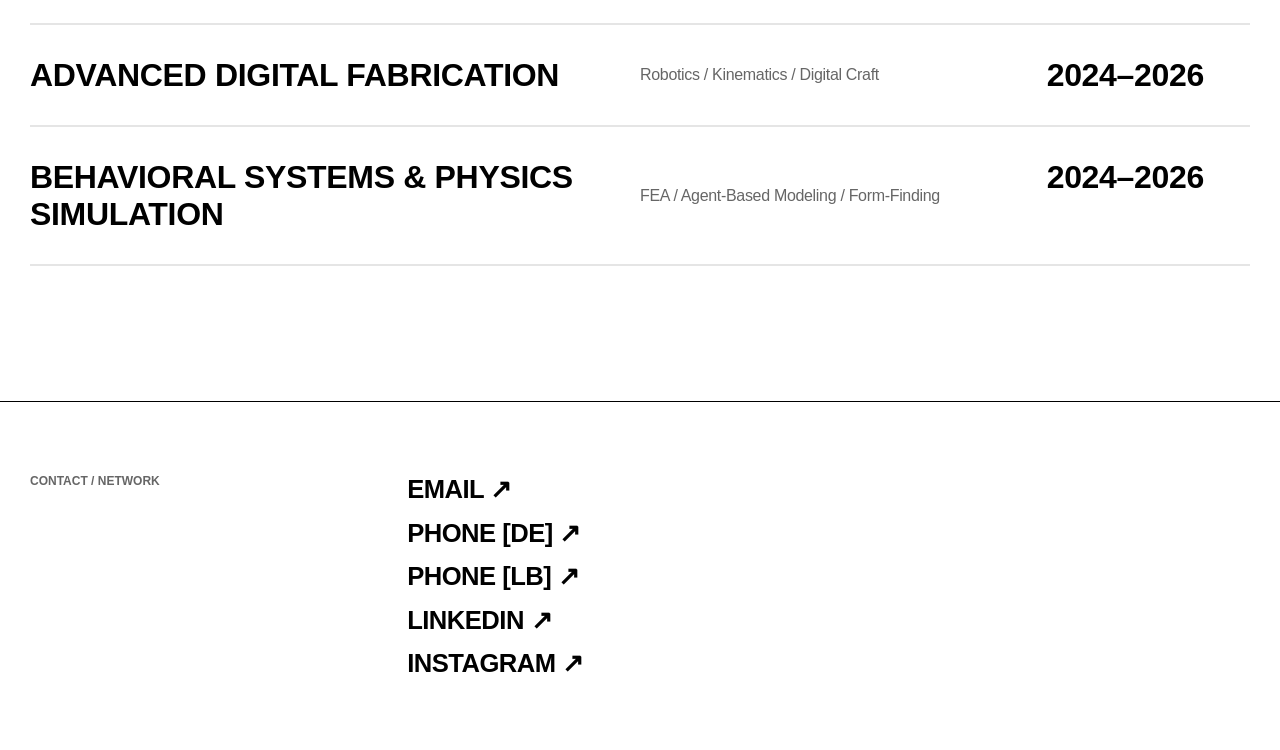
==== commit 7283acec: "debug" ====
--- a/index.html
+++ b/index.html
@@ -61,8 +61,6 @@
             <a href="https://www.instagram.com/ali_mzannar" target="_blank"><span class="link-title">INSTAGRAM ↗</span><span class="link-reveal">@ali_mzannar</span></a>
         </div>
     </footer>
-
-  
 
     <script>
         // 1. FLUID SCROLL OBSERVER
@@ -124,9 +122,7 @@
         }
         drawStaticNoise();
 
-        
-
-        // 5. VOXEL DOM ENGINE
+        // 4. VOXEL DOM ENGINE
         let allChars = []; 
         function buildVoxels(element) {
             const text = element.innerText; element.innerHTML = ''; 
@@ -176,8 +172,8 @@
         }
         animateTextVoxels();
 
-// =========================================
-        // 6. JSON FETCH & DROPDOWN ENGINE
+        // =========================================
+        // 5. JSON FETCH & DROPDOWN ENGINE
         // =========================================
         const projectListContainer = document.getElementById('dynamic-project-list');
 
@@ -185,21 +181,15 @@
             .then(response => response.json())
             .then(data => {
                 data.forEach((track, index) => {
-                    // 1. Build the Master Wrapper Link
+                    // 1. Build the Master Wrapper Link (NO DUPLICATES)
                     const wrapper = document.createElement('a');
                     wrapper.href = `projects/project.HTML?id=${track.trackId}`; 
                     wrapper.className = 'project-wrapper reveal-up';
                     wrapper.style.transitionDelay = `${index * 0.1}s`;
-                    // 1. Build the Master Wrapper Link
-                    const wrapper = document.createElement('a');
-                    wrapper.href = `projects/project.HTML?id=${track.trackId}`; 
-                    wrapper.className = 'project-wrapper reveal-up';
-                    wrapper.style.transitionDelay = `${index * 0.1}s`;
-
-                    // FIX: Auto-center the row when hovered so the title never gets pushed out of view
+
+                    // Auto-center the row when hovered so the title never gets pushed out of view
                     wrapper.addEventListener('mouseenter', function() {
                         const rect = this.getBoundingClientRect();
-                        // If the row is too close to the top or bottom, smoothly center it
                         if (rect.top < 100 || rect.bottom > window.innerHeight - 100) {
                             this.scrollIntoView({ behavior: 'smooth', block: 'center' });
                         }
@@ -219,7 +209,6 @@
                     if (track.previewMedia && track.previewMedia !== "") {
                         const ext = track.previewMedia.split('.').pop().toLowerCase();
                         if (ext === 'mp4' || ext === 'webm') {
-                            // Autoplay is explicitly set here so the video runs inside the accordion
                             mediaContent = `<video src="${track.previewMedia}" loop muted playsinline autoplay></video>`;
                         } else {
                             mediaContent = `<img src="${track.previewMedia}" alt="${track.trackTitle}">`;
@@ -239,7 +228,6 @@
                     wrapper.innerHTML = rowText + dropdownHTML;
                     projectListContainer.appendChild(wrapper);
                     
-                    // Observe the wrapper for scroll animations
                     scrollObserver.observe(wrapper);
                 });
             })
--- a/STYLE.CSS
+++ b/STYLE.CSS
@@ -184,17 +184,16 @@
     position: relative; z-index: 10; text-decoration: none; color: inherit; cursor: pointer;
 }
 .project-row .row-title { transition: transform 0.5s cubic-bezier(0.16, 1, 0.3, 1); }
-.project-row:hover .row-title { transform: translateX(1.5vw); }
-.project-row:hover { color: #000; border-color: #000; }
-.project-row span { pointer-events: none; }
+.project-wrapper:hover .project-row .row-title { transform: translateX(1.5vw); }
+.project-wrapper:hover .project-row { color: #000; }
 .project-row .desc { font-size: 1rem; font-weight: 400; align-self: center; color: #666; text-transform: none; transition: color 0.4s; }
-.project-row:hover .desc { color: #000; }
+.project-wrapper:hover .project-row .desc { color: #000; }
 
 /* =========================================
    INDEX: DROPDOWN ACCORDION ENGINE
    ========================================= */
 .project-wrapper {
-    display: block; /* Wraps everything as a clickable link */
+    display: block; 
     text-decoration: none;
     color: inherit;
     border-bottom: 1px solid #e5e5e5;
@@ -202,40 +201,19 @@
     cursor: pointer;
 }
 
-.project-wrapper:hover {
-    border-color: #000;
-}
-
-/* Redefining the row without its own border */
-.project-row {
-    display: grid;
-    grid-template-columns: 3fr 2fr 1fr;
-    padding: 3.5vh 0;
-    font-size: 2.5vw;
-    font-weight: 600;
-    letter-spacing: -0.01em;
-    pointer-events: none; /* Lets the wrapper handle the hover/click */
-}
-
-.project-row .row-title { transition: transform 0.5s cubic-bezier(0.16, 1, 0.3, 1); }
-.project-wrapper:hover .project-row .row-title { transform: translateX(1.5vw); }
-.project-wrapper:hover .project-row { color: #000; }
-.project-row .desc { font-size: 1rem; font-weight: 400; align-self: center; color: #666; text-transform: none; transition: color 0.4s; }
-.project-wrapper:hover .project-row .desc { color: #000; }
-
-/* The Animated Dropdown Magic */
+.project-wrapper:hover { border-color: #000; }
+
 .project-dropdown {
     display: grid;
-    grid-template-rows: 0fr; /* Mathematical baseline for closed state */
+    grid-template-rows: 0fr; 
     transition: grid-template-rows 0.7s cubic-bezier(0.16, 1, 0.3, 1);
     overflow: hidden;
 }
 
 .project-wrapper:hover .project-dropdown {
-    grid-template-rows: 1fr; /* Mathematically expands to fit the inner content */
-}
-
-/* The Cinematic Horizontal Container */
+    grid-template-rows: 1fr; 
+}
+
 .dropdown-inner {
     min-height: 0; 
     width: 100%;
@@ -244,7 +222,7 @@
     overflow: hidden;
     margin-bottom: 0;
     opacity: 0;
-    position: relative; /* REQUIRED FOR THE BADGE */
+    position: relative; 
     transition: margin-bottom 0.7s cubic-bezier(0.16, 1, 0.3, 1), opacity 0.5s ease;
 }
 
@@ -267,13 +245,11 @@
     transform: scale(1); 
 }
 
-/* Secondary Hover: Dims the video when the mouse moves over it */
 .dropdown-inner:hover video, 
 .dropdown-inner:hover img {
     filter: brightness(0.7); 
 }
 
-/* The [ EXPLORE TRACK ] UI Indicator */
 .track-hover-indicator {
     position: absolute;
     top: 20px;
@@ -286,7 +262,7 @@
     font-family: "Courier New", Courier, monospace;
     opacity: 0;
     transform: translateY(-10px);
-    transition: all 0.5s cubic-bezier(0.16, 1, 0.3, 1) 0.3s; /* Delayed so it drops in after the video opens */
+    transition: all 0.5s cubic-bezier(0.16, 1, 0.3, 1) 0.3s; 
     z-index: 5;
     pointer-events: none;
 }
@@ -296,29 +272,9 @@
     transform: translateY(0);
 }
 
-/* Inverts the badge when the video is hovered */
 .dropdown-inner:hover .track-hover-indicator {
     background-color: #fff;
     color: #000;
-}
-
-.project-wrapper:hover .dropdown-inner {
-    margin-bottom: 3.5vh; /* Adds spacing below the video when open */
-    opacity: 1;
-}
-
-.dropdown-inner video, .dropdown-inner img {
-    width: 100%;
-    height: 100%;
-    object-fit: cover; /* Forces media to fill the wide rectangle without distortion */
-    display: block;
-    transform: scale(1.05); /* Slight zoom for physics effect */
-    transition: transform 1s cubic-bezier(0.16, 1, 0.3, 1);
-}
-
-.project-wrapper:hover .dropdown-inner video,
-.project-wrapper:hover .dropdown-inner img {
-    transform: scale(1); /* Smoothly snaps to true scale on reveal */
 }
 
 /* =========================================
@@ -351,38 +307,27 @@
     border-bottom: 1px solid #000; font-size: 0.75rem; font-weight: 700; color: #666;
 }
 .meta-group span { display: block; color: #000; margin-top: 5px; font-size: 1rem; font-weight: 600; }
+
 /* =========================================
    INSTITUTIONAL LOGOS (STATIC & MODAL)
    ========================================= */
 .inst-logo-container {
-    display: flex;
-    gap: 15px;
-    align-items: center;
-    flex-wrap: wrap; 
-}
-
+    display: flex; gap: 15px; align-items: center; flex-wrap: wrap; margin-top: 10px;
+}
 .inst-logo {
-    height: 36px; 
-    width: auto;
-    object-fit: contain;
-    /* Removed transparency and hover physics to make them solid and static */
+    height: 36px; width: auto; object-fit: contain;
 }
 
 .modal-logos-container {
-    display: flex;
-    gap: 15px;
-    margin-top: 10px;
-    margin-bottom: 2vh;
-    align-items: center;
-    flex-wrap: wrap;
-}
-
+    display: flex; gap: 15px; margin-top: 10px; margin-bottom: 2vh; align-items: center; flex-wrap: wrap;
+}
 .modal-logo {
-    height: 28px; /* Slightly smaller than header logos for visual hierarchy */
-    width: auto;
-    object-fit: contain;
-}
-
+    height: 28px; width: auto; object-fit: contain;
+}
+
+/* =========================================
+   VAULT GRID DISPLAY
+   ========================================= */
 .vault-grid {
     padding: 10vh 30px 15vh 30px; display: grid;
     grid-template-columns: repeat(auto-fit, minmax(450px, 1fr)); gap: 4vw;
@@ -392,7 +337,7 @@
 /* Fluid Hover Stacking Logic & Aspect Ratio Lock */
 .media-wrapper {
     width: 100%; 
-    aspect-ratio: 16 / 9; /* FORCES EVERY ITEM TO BE EXACTLY THE SAME PROPORTION */
+    aspect-ratio: 16 / 9; 
     background-color: #000; 
     position: relative; 
     overflow: hidden;
@@ -403,7 +348,7 @@
     position: absolute;
     top: 0; left: 0;
     width: 100%; height: 100%; 
-    object-fit: cover; /* CROPS IMAGES/VIDEOS PERFECTLY TO FILL THE BOX */
+    object-fit: cover; 
     display: block; background-color: #f4f4f4;
     transition: transform 0.8s cubic-bezier(0.16, 1, 0.3, 1), filter 0.4s ease;
     transform: scale(1.001); 
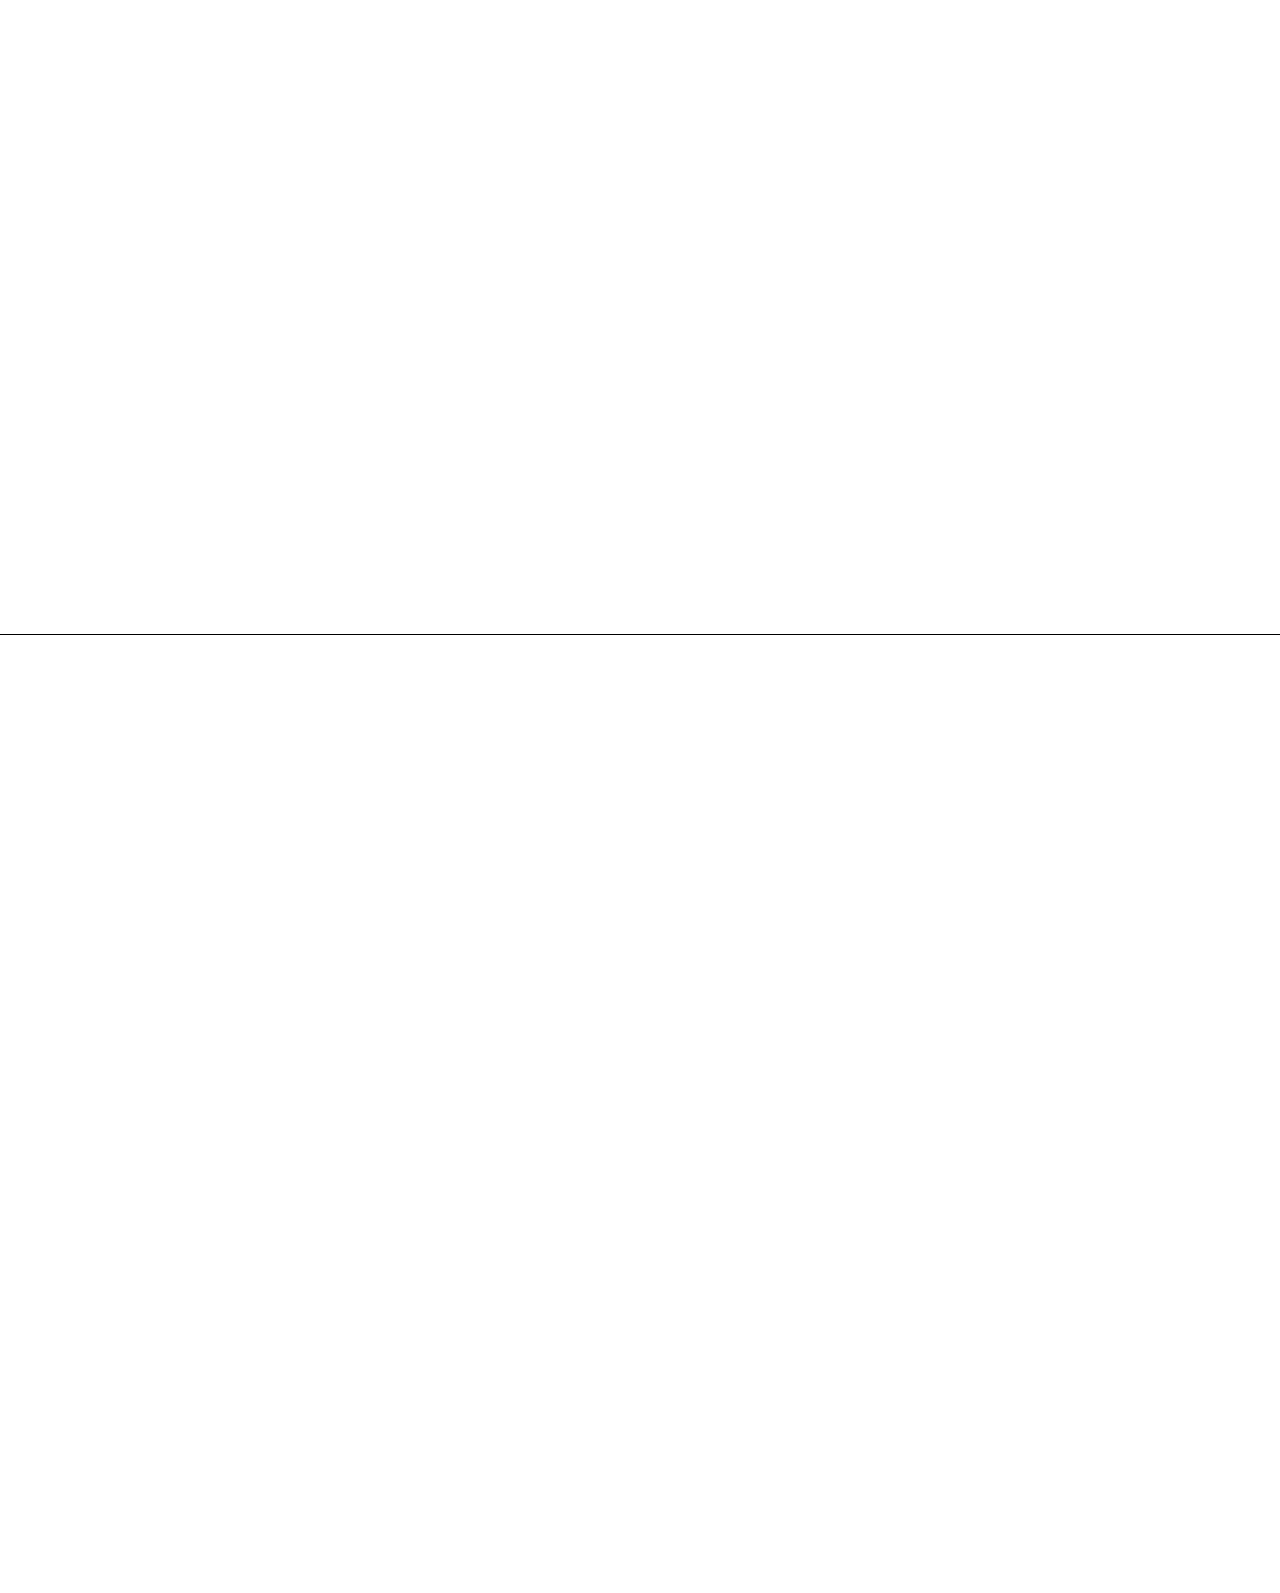
==== commit c3e341fc: "fixed proportions" ====
--- a/index.html
+++ b/index.html
@@ -172,7 +172,7 @@
         }
         animateTextVoxels();
 
-        // =========================================
+       // =========================================
         // 5. JSON FETCH & DROPDOWN ENGINE
         // =========================================
         const projectListContainer = document.getElementById('dynamic-project-list');
@@ -181,21 +181,26 @@
             .then(response => response.json())
             .then(data => {
                 data.forEach((track, index) => {
-                    // 1. Build the Master Wrapper Link (NO DUPLICATES)
                     const wrapper = document.createElement('a');
                     wrapper.href = `projects/project.HTML?id=${track.trackId}`; 
                     wrapper.className = 'project-wrapper reveal-up';
                     wrapper.style.transitionDelay = `${index * 0.1}s`;
 
-                    // Auto-center the row when hovered so the title never gets pushed out of view
+                    // FIX: Precision Scroll Logic
                     wrapper.addEventListener('mouseenter', function() {
-                        const rect = this.getBoundingClientRect();
-                        if (rect.top < 100 || rect.bottom > window.innerHeight - 100) {
-                            this.scrollIntoView({ behavior: 'smooth', block: 'center' });
-                        }
+                        // Wait 300ms for the CSS accordion to physically expand
+                        setTimeout(() => {
+                            const rect = this.getBoundingClientRect();
+                            const navOffset = 100; // Height of your top nav bar
+                            
+                            // If the expansion pushed the title up under the nav bar, nudge it down
+                            if (rect.top < navOffset) {
+                                const scrollPosition = window.scrollY + rect.top - navOffset - 20;
+                                window.scrollTo({ top: scrollPosition, behavior: 'smooth' });
+                            }
+                        }, 300);
                     });
 
-                    // 2. Build the Text Row
                     const rowText = `
                         <div class="project-row">
                             <span class="row-title">${track.trackTitle}</span>
@@ -204,7 +209,6 @@
                         </div>
                     `;
 
-                    // 3. Build the Dropdown Media
                     let mediaContent = '';
                     if (track.previewMedia && track.previewMedia !== "") {
                         const ext = track.previewMedia.split('.').pop().toLowerCase();
@@ -224,7 +228,6 @@
                         </div>
                     `;
 
-                    // 4. Inject into the DOM
                     wrapper.innerHTML = rowText + dropdownHTML;
                     projectListContainer.appendChild(wrapper);
                     
@@ -232,6 +235,5 @@
                 });
             })
             .catch(err => console.error('Error loading database:', err));
-    </script>
 </body>
 </html>
--- a/STYLE.CSS
+++ b/STYLE.CSS
@@ -400,7 +400,11 @@
     padding: 30px; border-right: 1px solid #000; overflow-y: auto; display: flex; flex-direction: column; gap: 30px;
 }
 .modal-media video, .modal-media img {
-    width: 100%; max-height: 80vh; object-fit: contain; display: block; background-color: #f4f4f4; 
+    width: 100%; 
+    aspect-ratio: 16 / 9; /* FORCES UNIFORM GALLERY PROPORTIONS */
+    object-fit: cover; /* CROPS AND FILLS THE BOX PERFECTLY */
+    display: block; 
+    background-color: #f4f4f4; 
 }
 .modal-data { padding: 30px; display: flex; flex-direction: column; gap: 5vh; overflow-y: auto; }
 #modal-title { font-size: 3vw; line-height: 1; letter-spacing: -0.02em; }
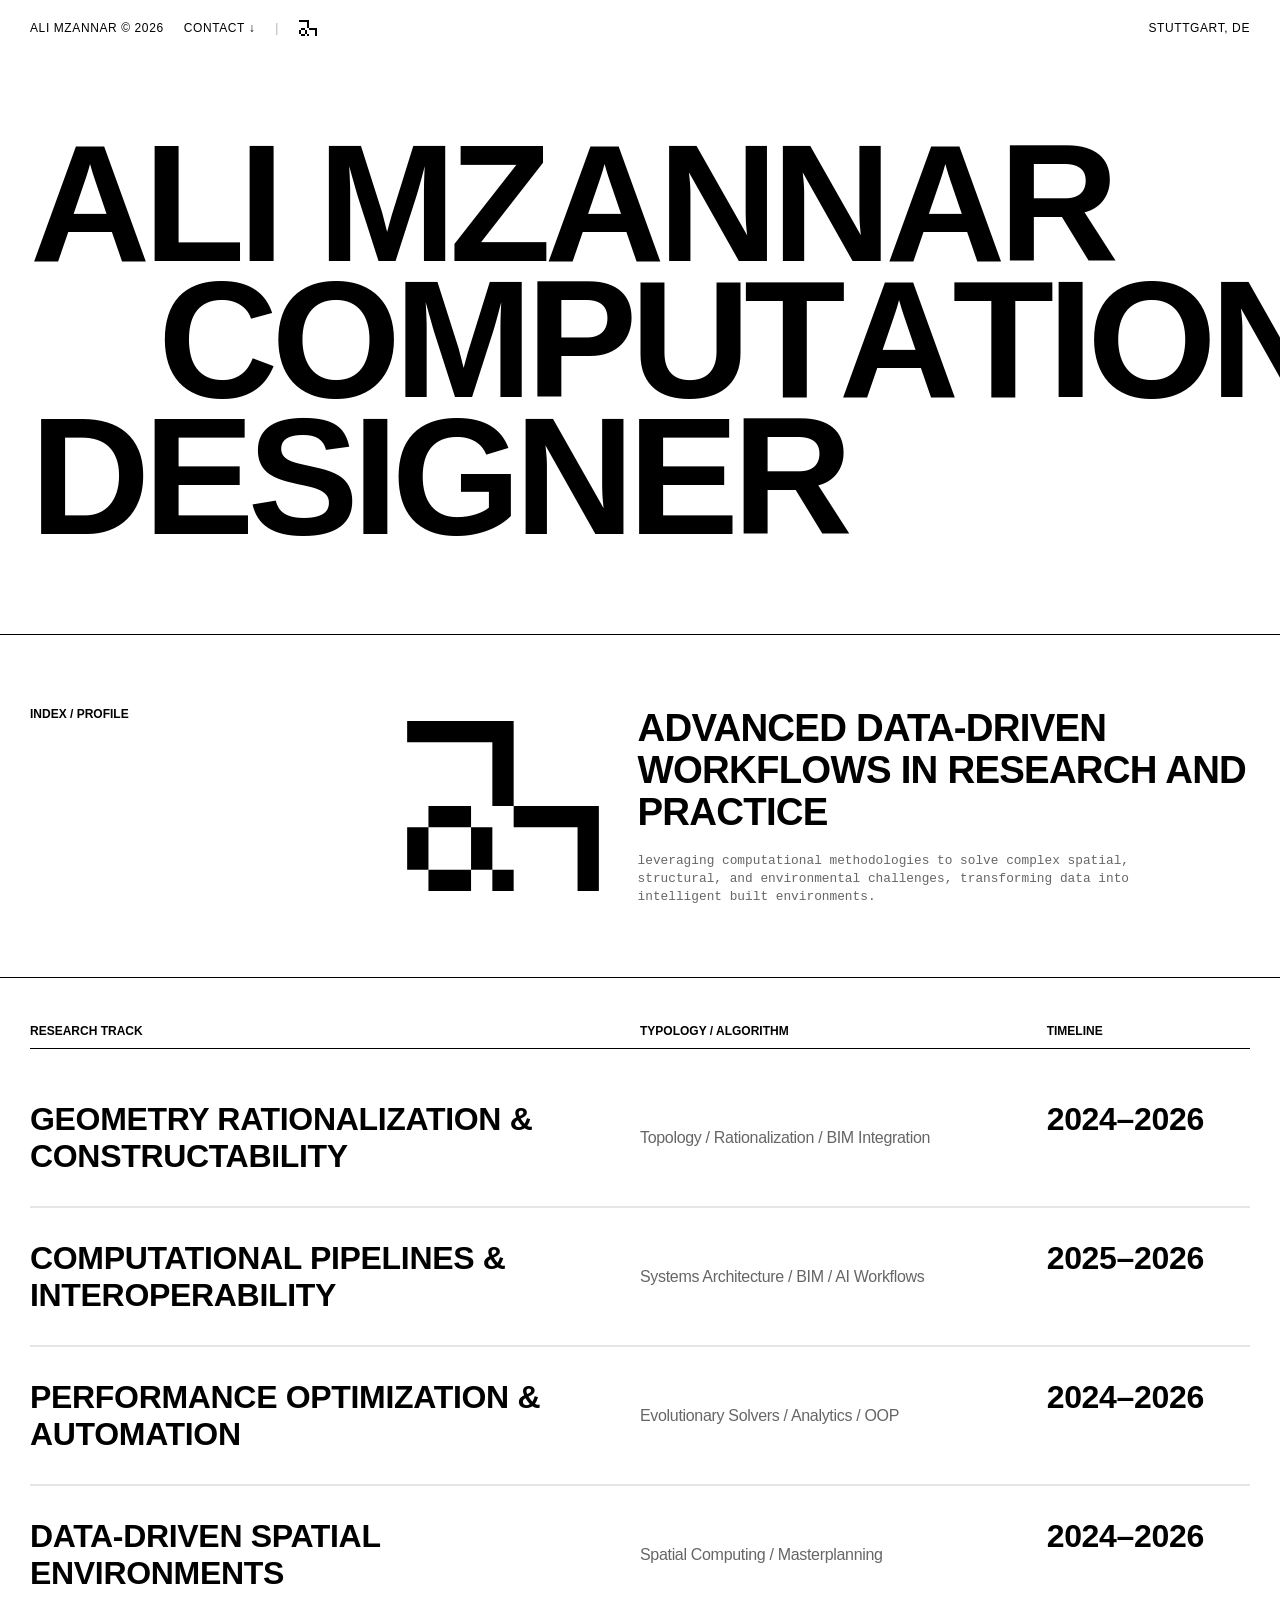
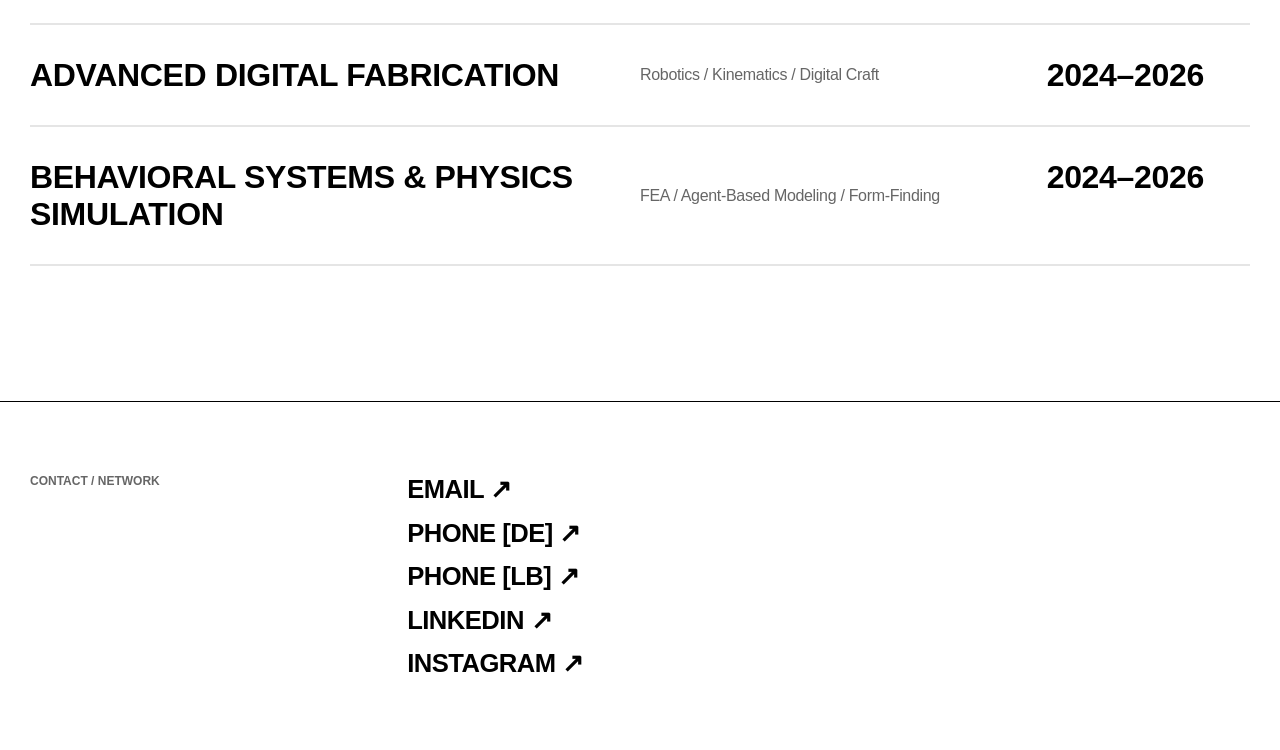
==== commit 5727584c: "debug" ====
--- a/index.html
+++ b/index.html
@@ -186,21 +186,6 @@
                     wrapper.className = 'project-wrapper reveal-up';
                     wrapper.style.transitionDelay = `${index * 0.1}s`;
 
-                    // FIX: Precision Scroll Logic
-                    wrapper.addEventListener('mouseenter', function() {
-                        // Wait 300ms for the CSS accordion to physically expand
-                        setTimeout(() => {
-                            const rect = this.getBoundingClientRect();
-                            const navOffset = 100; // Height of your top nav bar
-                            
-                            // If the expansion pushed the title up under the nav bar, nudge it down
-                            if (rect.top < navOffset) {
-                                const scrollPosition = window.scrollY + rect.top - navOffset - 20;
-                                window.scrollTo({ top: scrollPosition, behavior: 'smooth' });
-                            }
-                        }, 300);
-                    });
-
                     const rowText = `
                         <div class="project-row">
                             <span class="row-title">${track.trackTitle}</span>
@@ -235,5 +220,6 @@
                 });
             })
             .catch(err => console.error('Error loading database:', err));
+    </script>
 </body>
 </html>
--- a/STYLE.CSS
+++ b/STYLE.CSS
@@ -214,10 +214,11 @@
     grid-template-rows: 1fr; 
 }
 
+/* Creates the Ultra-Wide Cinematic Banner Under the Title */
 .dropdown-inner {
     min-height: 0; 
     width: 100%;
-    aspect-ratio: 21 / 9; 
+    aspect-ratio: 24 / 9; 
     background-color: #000;
     overflow: hidden;
     margin-bottom: 0;
@@ -334,27 +335,42 @@
 }
 .vault-item { display: flex; flex-direction: column; gap: 15px; cursor: crosshair; }
 
-/* Fluid Hover Stacking Logic & Aspect Ratio Lock */
+/* Static Cover + GIF/MP4 Hover System */
 .media-wrapper {
     width: 100%; 
     aspect-ratio: 16 / 9; 
-    background-color: #000; 
+    background-color: #f4f4f4; 
     position: relative; 
     overflow: hidden;
     display: block; 
 }
 
-.media-wrapper video, .media-wrapper img {
+.media-wrapper .vault-cover, 
+.media-wrapper .vault-hover-media {
     position: absolute;
     top: 0; left: 0;
     width: 100%; height: 100%; 
     object-fit: cover; 
-    display: block; background-color: #f4f4f4;
-    transition: transform 0.8s cubic-bezier(0.16, 1, 0.3, 1), filter 0.4s ease;
+    display: block; 
+    transition: transform 0.8s cubic-bezier(0.16, 1, 0.3, 1), opacity 0.4s ease, filter 0.4s ease;
     transform: scale(1.001); 
 }
-.vault-item:hover .media-wrapper video, 
-.vault-item:hover .media-wrapper img { transform: scale(1.03); filter: brightness(0.95); }
+
+.media-wrapper .vault-hover-media {
+    opacity: 0; /* Hidden by default */
+    z-index: 2;
+}
+
+.vault-item:hover .media-wrapper .vault-cover {
+    transform: scale(1.03); 
+    opacity: 0; /* Static image crossfades out */
+}
+
+.vault-item:hover .media-wrapper .vault-hover-media {
+    transform: scale(1.03); 
+    opacity: 1; /* Video or GIF crossfades in */
+    filter: brightness(0.95);
+}
 
 .hover-indicator {
     position: absolute; top: 15px; right: 15px; background-color: #000; color: #fff;
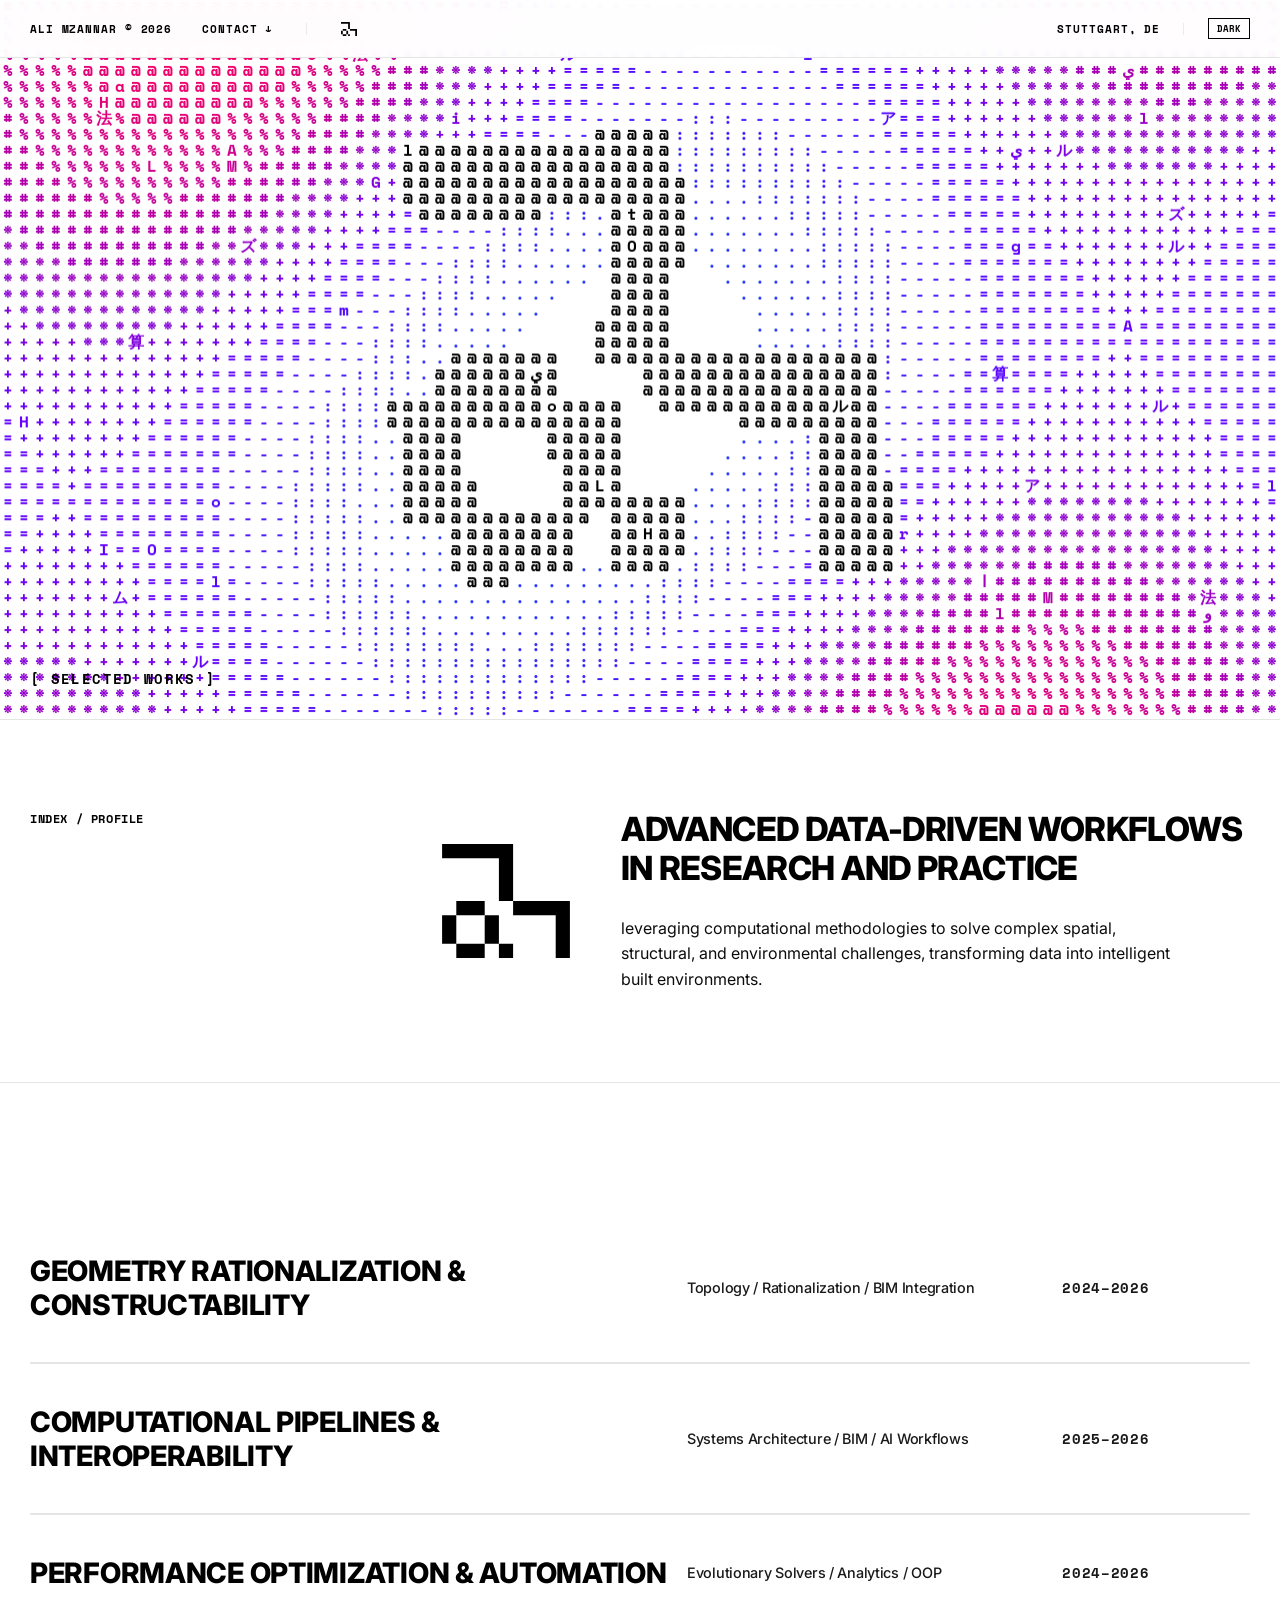
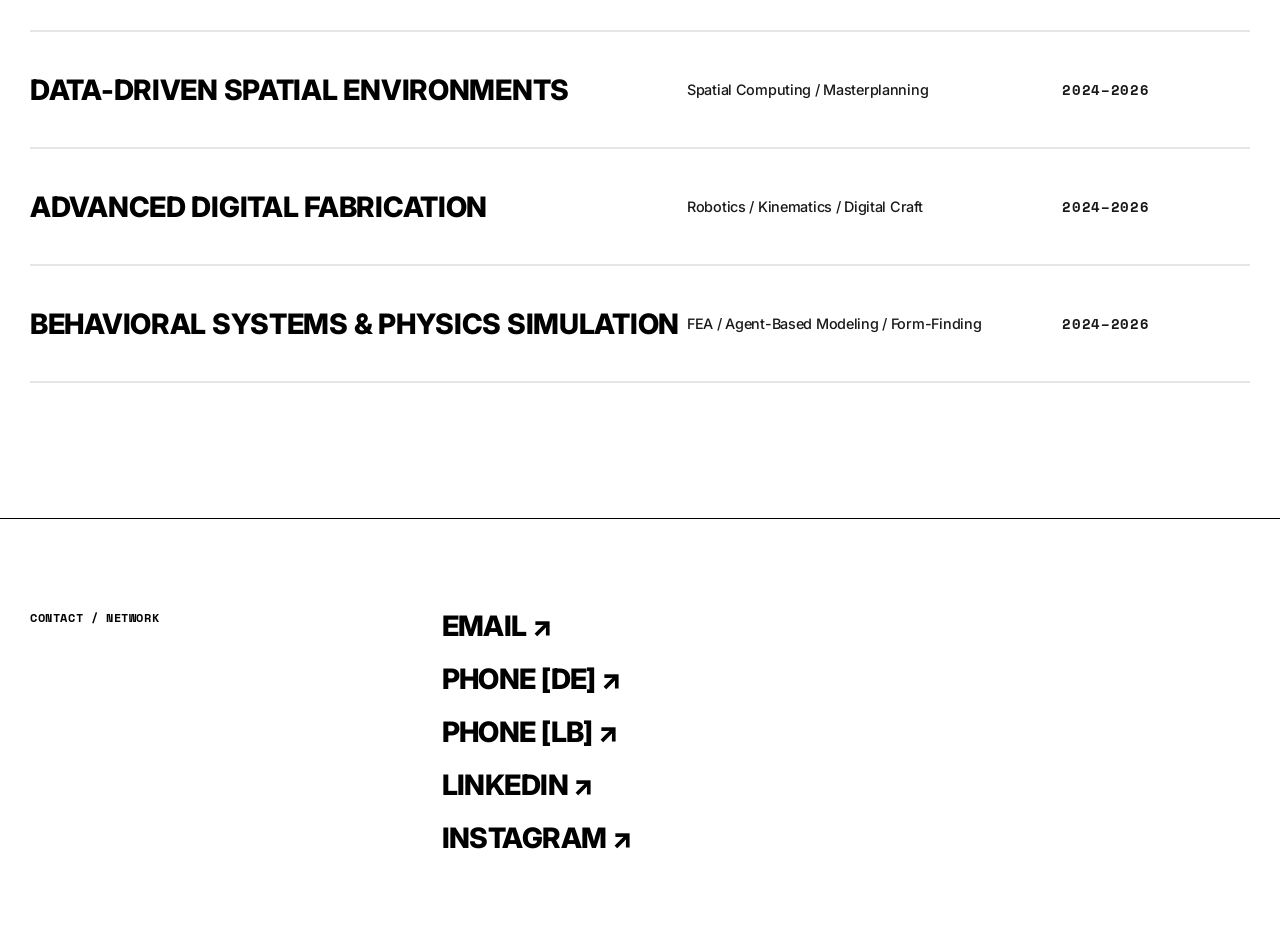
==== commit b8f2b08c: "feat: add central logo attractor, dynamic fluid wave morphing, multilingual algorithm anchors, and l" ====
--- a/index.html
+++ b/index.html
@@ -1,225 +1,428 @@
-<!DOCTYPE html>
-<html lang="en">
-<head>
-    <meta charset="UTF-8">
-    <meta name="viewport" content="width=device-width, initial-scale=1.0">
-    <title>Ali Mzannar | Computational Designer</title>
-
-    <link rel="icon" type="image/svg+xml" href="assets/logo/am-logo.svg">
-    <meta name="description" content="Ali Mzannar: Architectural and Computational Designer.">
-    <meta name="author" content="Ali Mzannar">
-    <link rel="stylesheet" href="STYLE.CSS">
-</head>
-<body>
-
-    <nav class="home-nav reveal-up">
-        <div class="nav-left">
-            <span>ALI MZANNAR © 2026</span>
-            <a href="#contact" class="nav-link">CONTACT ↓</a>
-            <span class="nav-divider">|</span>
-            <img src="assets/logo/am-logo.svg" alt="AMz Logo" class="nav-logo">
-        </div>
-        <div class="nav-right">
-            <span>STUTTGART, DE</span>
-        </div>
-    </nav>
-
-    <header class="hero">
-        <canvas id="bg-wave"></canvas>
-        <div class="hero-text-mask"><h1 class="hero-title reveal-up">ALI MZANNAR</h1></div>
-        <div class="hero-text-mask"><h1 class="indent loop-wrapper hero-title reveal-up" id="lang-loop">COMPUTATIONAL</h1></div>
-        <div class="hero-text-mask"><h1 class="hero-title reveal-up">DESIGNER</h1></div>
-    </header>
-
-    <section class="bio-section reveal-up">
-        <div class="bio-label">INDEX / PROFILE</div>
-        <div class="bio-content">
-            <img src="assets/logo/am-logo.svg" alt="AMz Logo" class="bio-logo">
-            <div class="bio-text-group">
-                <div class="bio-text">Advanced Data-Driven Workflows in Research and Practice</div>
-                <div class="bio-subtext">leveraging computational methodologies to solve complex spatial, structural, and environmental challenges, transforming data into intelligent built environments.</div>
-            </div>
-        </div>
-    </section>
- 
-    <section class="project-list">
-        <div class="project-header reveal-up">
-            <span>RESEARCH TRACK</span>
-            <span>TYPOLOGY / ALGORITHM</span>
-            <span>TIMELINE</span>
-        </div>
-        <div id="dynamic-project-list"></div>
-    </section>
-
-    <footer class="contact-section reveal-up" id="contact">
-        <div class="contact-label">CONTACT / NETWORK</div>
-        <div class="contact-links">
-            <a href="mailto:ali_mahmoud_mzannar@outlook.com"><span class="link-title">EMAIL ↗</span><span class="link-reveal">ali_mahmoud_mzannar@outlook.com</span></a>
-            <a href="tel:+4915100000000"><span class="link-title">PHONE [DE] ↗</span><span class="link-reveal">+49 1520 762 8651</span></a> 
-            <a href="tel:+96100000000"><span class="link-title">PHONE [LB] ↗</span><span class="link-reveal">+961 71 722 662</span></a>
-            <a href="https://www.linkedin.com/in/ali-mzannar-65795424a/" target="_blank"><span class="link-title">LINKEDIN ↗</span><span class="link-reveal">/in/ali-mzannar</span></a>
-            <a href="https://www.instagram.com/ali_mzannar" target="_blank"><span class="link-title">INSTAGRAM ↗</span><span class="link-reveal">@ali_mzannar</span></a>
-        </div>
-    </footer>
-
-    <script>
-        // 1. FLUID SCROLL OBSERVER
-        const scrollObserver = new IntersectionObserver((entries) => {
-            entries.forEach(entry => {
-                if (entry.isIntersecting) {
-                    entry.target.classList.add('is-revealed');
-                }
-            });
-        }, { threshold: 0.1, rootMargin: "0px 0px -50px 0px" });
-
-        document.querySelectorAll('.reveal-up').forEach(el => scrollObserver.observe(el));
-
-        // 2. CORE VARIABLES
-        const chars = "█▓▒░#@%&01";
-        const GRID_SIZE = 14; 
-        let mouseX = -1000; let mouseY = -1000;
-
-        document.addEventListener('mousemove', (e) => { mouseX = e.clientX; mouseY = e.clientY; });
-        document.addEventListener('touchstart', (e) => { mouseX = e.touches[0].clientX; mouseY = e.touches[0].clientY; }, {passive: true});
-        document.addEventListener('touchmove', (e) => { mouseX = e.touches[0].clientX; mouseY = e.touches[0].clientY; }, {passive: true});
-
-        // 3. CANVAS ENGINE
-        const canvas = document.getElementById('bg-wave');
-        const ctx = canvas.getContext('2d');
-        const hero = document.querySelector('.hero');
-        let cols, rows;
-        let canvasGrid = []; 
-
-        function resizeCanvas() {
-            canvas.width = hero.clientWidth; canvas.height = hero.clientHeight;
-            cols = Math.floor(canvas.width / GRID_SIZE); rows = Math.floor(canvas.height / GRID_SIZE);
-            canvasGrid = Array.from({ length: cols }, () => 
-                Array.from({ length: rows }, () => ({ char: chars[Math.floor(Math.random() * chars.length)], active: false }))
-            );
-        }
-        window.addEventListener('resize', resizeCanvas); resizeCanvas();
-
-        function drawStaticNoise() {
-            ctx.clearRect(0, 0, canvas.width, canvas.height);
-            ctx.font = `600 ${GRID_SIZE}px "Courier New", Courier, monospace`;
-            ctx.fillStyle = '#000000'; ctx.textBaseline = 'top';
-
-            for(let i=0; i<cols; i++) {
-                for(let j=0; j<rows; j++) {
-                    let x = i * GRID_SIZE; let y = j * GRID_SIZE;
-                    let dist = Math.max(Math.abs(mouseX - x), Math.abs(mouseY - y));
-                    if(dist < 350) {
-                        let probability = Math.pow(1 - (dist / 350), 2); 
-                        if(Math.random() > 0.95) {
-                            canvasGrid[i][j].char = chars[Math.floor(Math.random() * chars.length)];
-                            canvasGrid[i][j].active = Math.random() < probability * 0.4;
-                        }
-                        if(canvasGrid[i][j].active) { ctx.globalAlpha = 1; ctx.fillText(canvasGrid[i][j].char, x, y); }
-                    } else { canvasGrid[i][j].active = false; }
-                }
-            }
-            requestAnimationFrame(drawStaticNoise);
-        }
-        drawStaticNoise();
-
-        // 4. VOXEL DOM ENGINE
-        let allChars = []; 
-        function buildVoxels(element) {
-            const text = element.innerText; element.innerHTML = ''; 
-            const isArabic = /[\u0600-\u06FF]/.test(text);
-            const pieces = isArabic ? [text] : text.split('');
-            pieces.forEach((char) => {
-                if (char === ' ') { element.appendChild(document.createTextNode(' ')); return; }
-                const wrapper = document.createElement('span'); wrapper.className = 'char-voxel';
-                const base = document.createElement('span'); base.className = 'base'; base.innerText = char;
-                wrapper.appendChild(base); element.appendChild(wrapper);
-
-                const rect = base.getBoundingClientRect();
-                const cols = Math.ceil((rect.width || 10) / GRID_SIZE); const rows = Math.ceil((rect.height || 20) / GRID_SIZE);
-                const grid = document.createElement('span'); grid.className = 'voxel-grid';
-                grid.style.gridTemplateColumns = `repeat(${cols}, ${GRID_SIZE}px)`; grid.style.gridTemplateRows = `repeat(${rows}, ${GRID_SIZE}px)`;
-                for(let i=0; i < (cols * rows); i++){
-                    const b = document.createElement('b'); b.innerText = chars[Math.floor(Math.random() * chars.length)]; grid.appendChild(b);
-                }
-                wrapper.appendChild(grid);
-            });
-            allChars = document.querySelectorAll('.char-voxel');
-        }
-
-        document.querySelectorAll('.hero-title').forEach(h1 => buildVoxels(h1));
-
-        const langs = ["COMPUTATIONAL", "ALGORITHMISCH", "خوارزمية", "ALGORITHMIQUE", "COMPUTACIONAL", "ВЫЧИСЛИТЕЛЬНЫЙ", "计算化", "アルゴリズム"];
-        let langIndex = 0; const loopTarget = document.getElementById('lang-loop');
-        setInterval(() => {
-            langIndex = (langIndex + 1) % langs.length;
-            loopTarget.style.opacity = 0; loopTarget.style.filter = "blur(8px)";
-            setTimeout(() => {
-                loopTarget.innerText = langs[langIndex]; buildVoxels(loopTarget);
-                loopTarget.style.opacity = 1; loopTarget.style.filter = "blur(0px)";
-            }, 600); 
-        }, 4000); 
-
-        function animateTextVoxels() {
-            allChars.forEach(charEl => {
-                const rect = charEl.getBoundingClientRect();
-                const dist = Math.max(Math.abs(mouseX - (rect.left + rect.width / 2)), Math.abs(mouseY - (rect.top + rect.height / 2)));
-                if (dist < 200) { 
-                    charEl.classList.add('is-fractured');
-                    if(Math.random() > 0.95) charEl.querySelectorAll('b').forEach(v => { v.innerText = chars[Math.floor(Math.random() * chars.length)]; });
-                } else { charEl.classList.remove('is-fractured'); }
-            });
-            requestAnimationFrame(animateTextVoxels);
-        }
-        animateTextVoxels();
-
-       // =========================================
-        // 5. JSON FETCH & DROPDOWN ENGINE
-        // =========================================
-        const projectListContainer = document.getElementById('dynamic-project-list');
-
-        fetch('portfolio-db.json')
-            .then(response => response.json())
-            .then(data => {
-                data.forEach((track, index) => {
-                    const wrapper = document.createElement('a');
-                    wrapper.href = `projects/project.HTML?id=${track.trackId}`; 
-                    wrapper.className = 'project-wrapper reveal-up';
-                    wrapper.style.transitionDelay = `${index * 0.1}s`;
-
-                    const rowText = `
-                        <div class="project-row">
-                            <span class="row-title">${track.trackTitle}</span>
-                            <span class="desc">${track.typology}</span>
-                            <span>${track.timeline}</span>
-                        </div>
-                    `;
-
-                    let mediaContent = '';
-                    if (track.previewMedia && track.previewMedia !== "") {
-                        const ext = track.previewMedia.split('.').pop().toLowerCase();
-                        if (ext === 'mp4' || ext === 'webm') {
-                            mediaContent = `<video src="${track.previewMedia}" loop muted playsinline autoplay></video>`;
-                        } else {
-                            mediaContent = `<img src="${track.previewMedia}" alt="${track.trackTitle}">`;
-                        }
-                    }
-
-                   const dropdownHTML = `
-                        <div class="project-dropdown">
-                            <div class="dropdown-inner">
-                                <div class="track-hover-indicator">[ EXPLORE TRACK ↗ ]</div>
-                                ${mediaContent}
-                            </div>
-                        </div>
-                    `;
-
-                    wrapper.innerHTML = rowText + dropdownHTML;
-                    projectListContainer.appendChild(wrapper);
-                    
-                    scrollObserver.observe(wrapper);
-                });
-            })
-            .catch(err => console.error('Error loading database:', err));
-    </script>
-</body>
+<!DOCTYPE html>
+<html lang="en">
+<head>
+    <meta charset="UTF-8">
+    <meta name="viewport" content="width=device-width, initial-scale=1.0">
+    <title>Ali Mzannar | Computational Designer</title>
+
+    <!-- Google Fonts -->
+    <link rel="preconnect" href="https://fonts.googleapis.com">
+    <link rel="preconnect" href="https://fonts.gstatic.com" crossorigin>
+    <link href="https://fonts.googleapis.com/css2?family=Inter:wght@300;400;500;600;700;800;900&family=Space+Mono:ital,wght@0,400;0,700;1,400;1,700&display=swap" rel="stylesheet">
+
+    <link rel="icon" type="image/svg+xml" href="assets/logo/am-logo.svg">
+    <meta name="description" content="Ali Mzannar: Architectural and Computational Designer.">
+    <meta name="author" content="Ali Mzannar">
+    <link rel="stylesheet" href="STYLE.CSS">
+</head>
+<body>
+
+    <nav class="home-nav reveal-up">
+        <div class="nav-left">
+            <span>ALI MZANNAR © 2026</span>
+            <a href="#contact" class="nav-link">CONTACT ↓</a>
+            <span class="nav-divider">|</span>
+            <img src="assets/logo/am-logo.svg" alt="AMz Logo" class="nav-logo">
+        </div>
+        <div class="nav-right">
+            <span>STUTTGART, DE</span>
+            <span class="nav-divider">|</span>
+            <button class="theme-switch-btn" id="theme-toggle">DARK</button>
+        </div>
+    </nav>
+
+    <!-- Visually hidden titles for SEO; no visible layout spacers to prevent clashing -->
+    <header class="hero">
+        <h1 class="visually-hidden">ALI MZANNAR - COMPUTATIONAL DESIGNER</h1>
+        <canvas id="bg-wave"></canvas>
+        <div class="portfolio-badge">[ SELECTED WORKS ]</div>
+        <div class="hero-canvas-spacer"></div>
+    </header>
+
+    <section class="bio-section reveal-up">
+        <div class="bio-label">INDEX / PROFILE</div>
+        <div class="bio-content">
+            <img src="assets/logo/am-logo.svg" alt="AMz Logo" class="bio-logo">
+            <div class="bio-text-group">
+                <div class="bio-text">Advanced Data-Driven Workflows in Research and Practice</div>
+                <div class="bio-subtext">leveraging computational methodologies to solve complex spatial, structural, and environmental challenges, transforming data into intelligent built environments.</div>
+            </div>
+        </div>
+    </section>
+ 
+    <section class="project-list">
+        <div class="project-header reveal-up">
+            <span>RESEARCH TRACK</span>
+            <span>TYPOLOGY / ALGORITHM</span>
+            <span>TIMELINE</span>
+        </div>
+        <div id="dynamic-project-list"></div>
+    </section>
+
+    <footer class="contact-section reveal-up" id="contact">
+        <div class="contact-label">CONTACT / NETWORK</div>
+        <div class="contact-links">
+            <a href="mailto:ali_mahmoud_mzannar@outlook.com"><span class="link-title">EMAIL ↗</span><span class="link-reveal">ali_mahmoud_mzannar@outlook.com</span></a>
+            <a href="tel:+4915207628651"><span class="link-title">PHONE [DE] ↗</span><span class="link-reveal">+49 1520 762 8651</span></a> 
+            <a href="tel:+96171722662"><span class="link-title">PHONE [LB] ↗</span><span class="link-reveal">+961 71 722 662</span></a>
+            <a href="https://www.linkedin.com/in/ali-mzannar-65795424a/" target="_blank"><span class="link-title">LINKEDIN ↗</span><span class="link-reveal">/in/ali-mzannar</span></a>
+            <a href="https://www.instagram.com/ali_mzannar" target="_blank"><span class="link-title">INSTAGRAM ↗</span><span class="link-reveal">@ali_mzannar</span></a>
+        </div>
+    </footer>
+
+    <script>
+        // =========================================
+        // 1. LIQUID SCROLL OBSERVER (CLIP-PATH)
+        // =========================================
+        const scrollObserver = new IntersectionObserver((entries) => {
+            entries.forEach(entry => {
+                if (entry.isIntersecting) {
+                    entry.target.classList.add('is-revealed');
+                }
+            });
+        }, { threshold: 0.05, rootMargin: "0px 0px -50px 0px" });
+
+        document.querySelectorAll('.reveal-up').forEach(el => scrollObserver.observe(el));
+
+        // =========================================
+        // 2. CORE MOUSE TRACKING
+        // =========================================
+        let targetMouseX = -1000;
+        let targetMouseY = -1000;
+
+        document.addEventListener('mousemove', (e) => { 
+            targetMouseX = e.clientX; 
+            targetMouseY = e.clientY; 
+        });
+        document.addEventListener('touchstart', (e) => { 
+            targetMouseX = e.touches[0].clientX; 
+            targetMouseY = e.touches[0].clientY; 
+        }, {passive: true});
+        document.addEventListener('touchmove', (e) => { 
+            targetMouseX = e.touches[0].clientX; 
+            targetMouseY = e.touches[0].clientY; 
+        }, {passive: true});
+
+        // =========================================
+        // 3. COLOR GRADIENT GENERATOR
+        // =========================================
+        function getColorFromFactor(factor) {
+            const isDark = document.documentElement.getAttribute('data-theme') === 'dark';
+            factor = Math.max(0, Math.min(1, factor));
+            
+            let r1, g1, b1, r2, g2, b2, r3, g3, b3;
+            if (isDark) {
+                // Dark Theme: Cool Cyan (0,230,255) -> Purple (200,0,255) -> Red (255,40,0)
+                r1 = 0;   g1 = 230; b1 = 255;
+                r2 = 200; g2 = 0;   b2 = 255;
+                r3 = 255; g3 = 40;  b3 = 0;
+            } else {
+                // Light Theme: Cold Deep Blue (0,60,255) -> Violet (100,0,255) -> Pink-Red (255,0,90)
+                r1 = 0;   g1 = 60;  b1 = 255;
+                r2 = 100; g2 = 0;   b2 = 255;
+                r3 = 255; g3 = 0;   b3 = 90;
+            }
+            
+            let r, g, b;
+            if (factor < 0.5) {
+                const t = factor * 2;
+                r = Math.round(r1 + (r2 - r1) * t);
+                g = Math.round(g1 + (g2 - g1) * t);
+                b = Math.round(b1 + (b2 - b1) * t);
+            } else {
+                const t = (factor - 0.5) * 2;
+                r = Math.round(r2 + (r3 - r2) * t);
+                g = Math.round(g2 + (g3 - g2) * t);
+                b = Math.round(b2 + (b3 - b2) * t);
+            }
+            return { r, g, b, str: `rgb(${r},${g},${b})` };
+        }
+
+        // =========================================
+        // 4. VOXEL MESH & BITMAP TYPOGRAPHY ENGINE
+        // =========================================
+        const canvas = document.getElementById('bg-wave');
+        const ctx = canvas.getContext('2d');
+        const hero = document.querySelector('.hero');
+        let width = canvas.width = hero.clientWidth;
+        let height = canvas.height = hero.clientHeight;
+
+        const offscreenCanvas = document.createElement('canvas');
+        const octx = offscreenCanvas.getContext('2d');
+
+        let particles = [];
+        let offscreenData = null;
+        const gridSpacing = 16; 
+        let cols = 0;
+        let rows = 0;
+
+        class Particle {
+            constructor(gridX, gridY) {
+                this.x = gridX;
+                this.y = gridY;
+                this.baseSize = 16; 
+                this.size = this.baseSize;
+                this.colorStr = '';
+                this.densityFactor = 0;
+                
+                const algChars = "ALGORITHMalgaritmoخوارزمية算法アルゴリズム";
+                this.isLangChar = Math.random() < 0.02;
+                this.langChar = algChars[Math.floor(Math.random() * algChars.length)];
+                
+                this.isGlitching = false;
+                this.glitchChar = '';
+            }
+            
+            triggerGlitch() {
+                const glitchStr = "<>/\\|[]{}*+";
+                this.glitchChar = glitchStr[Math.floor(Math.random() * glitchStr.length)];
+                this.isGlitching = true;
+                setTimeout(() => { this.isGlitching = false; }, 150); 
+            }
+            
+            update(timePhase) {
+                const nx = this.x * 0.002;
+                const ny = this.y * 0.002;
+                const wave1 = Math.sin(nx * Math.PI + timePhase * 1.2 + ny);
+                const wave2 = Math.cos(ny * Math.PI - timePhase * 0.8 + nx * 0.5);
+                const baseFactor = (wave1 + wave2) * 0.5; 
+                let normalizedBase = (baseFactor + 1.0) * 0.5; 
+
+                let heatShift = 0;
+                
+                if (targetMouseX !== -1000 && targetMouseY !== -1000) {
+                    const heroRect = canvas.getBoundingClientRect();
+                    const mx = targetMouseX - heroRect.left;
+                    const my = targetMouseY - heroRect.top;
+                    const dx = mx - this.x;
+                    const dy = my - this.y;
+                    const distMouse = Math.sqrt(dx * dx + dy * dy);
+                    
+                    const interactionRadius = 250;
+                    if (distMouse < interactionRadius) {
+                        let intensity = Math.pow(1.0 - (distMouse / interactionRadius), 1.5);
+                        heatShift = intensity * 2.0; 
+                        
+                        if (distMouse < 80 && Math.random() < 0.4) {
+                            this.triggerGlitch();
+                        }
+                    }
+                }
+                
+                const warpX = Math.sin(ny * 10 + timePhase * 3) * 8;
+                const warpY = Math.cos(nx * 10 - timePhase * 2) * 8;
+                const lookupX = Math.round(this.x + warpX);
+                const lookupY = Math.round(this.y + warpY);
+                
+                let textLuminance = 0;
+                if (offscreenData && lookupX >= 0 && lookupX < width && lookupY >= 0 && lookupY < height) {
+                    const idx = (lookupY * width + lookupX) * 4; 
+                    textLuminance = offscreenData[idx] / 255.0; 
+                }
+                
+                const isDark = document.documentElement.getAttribute('data-theme') === 'dark';
+
+                let finalFactor = Math.max(0, Math.min(0.99, normalizedBase + heatShift + (textLuminance * 2.0)));
+                this.densityFactor = finalFactor;
+                
+                if (textLuminance > 0.3) {
+                    const baseColor = getColorFromFactor(finalFactor);
+                    const targetColor = isDark ? {r:255,g:255,b:255} : {r:0,g:0,b:0};
+                    const mix = Math.min(1.0, (textLuminance - 0.3) * 1.5);
+                    const r = Math.round(baseColor.r + (targetColor.r - baseColor.r) * mix);
+                    const g = Math.round(baseColor.g + (targetColor.g - baseColor.g) * mix);
+                    const b = Math.round(baseColor.b + (targetColor.b - baseColor.b) * mix);
+                    this.colorStr = `rgb(${r},${g},${b})`;
+                } else {
+                    this.colorStr = getColorFromFactor(finalFactor).str;
+                }
+            }
+            
+            draw() {
+                const densityStr = " .:-=+*#%@";
+                
+                let char = '';
+                if (this.isGlitching) {
+                    char = this.glitchChar;
+                } else if (this.isLangChar && this.densityFactor > 0.4) {
+                    char = this.langChar;
+                } else {
+                    const charIndex = Math.floor(this.densityFactor * (densityStr.length - 0.01));
+                    char = densityStr[charIndex];
+                }
+                
+                ctx.fillStyle = this.colorStr;
+                ctx.font = `bold ${this.size}px "Space Mono"`;
+                ctx.textAlign = 'center';
+                ctx.textBaseline = 'middle';
+                ctx.fillText(char, this.x, this.y);
+            }
+        }
+
+        // Logo Loading
+        const logoImg = new Image();
+        logoImg.src = 'assets/logo/am-logo.svg';
+        let logoLoaded = false;
+        logoImg.onload = () => {
+            logoLoaded = true;
+            renderOffscreen();
+        };
+
+        function renderOffscreen() {
+            offscreenCanvas.width = width;
+            offscreenCanvas.height = height;
+            octx.clearRect(0, 0, width, height);
+
+            if (!logoLoaded) return;
+
+            // SVG viewBox is 225x200, use these as intrinsic dimensions
+            const imgW = logoImg.naturalWidth || 225;
+            const imgH = logoImg.naturalHeight || 200;
+            const scale = Math.min(width * 0.55, height * 0.65) / Math.max(imgW, imgH);
+            const w = imgW * scale;
+            const h = imgH * scale;
+            const dx = (width - w) / 2;
+            const dy = (height - h) / 2;
+            
+            octx.shadowColor = '#FFFFFF';
+            octx.shadowBlur = 8; 
+            
+            octx.drawImage(logoImg, dx, dy, w, h);
+            
+            octx.shadowBlur = 0;
+            octx.drawImage(logoImg, dx, dy, w, h);
+            
+            // Force composite to white
+            octx.globalCompositeOperation = 'source-in';
+            octx.fillStyle = '#FFFFFF';
+            octx.fillRect(0, 0, width, height);
+            octx.globalCompositeOperation = 'source-over'; // Reset
+
+            offscreenData = octx.getImageData(0, 0, width, height).data;
+        }
+
+        function initAttractor() {
+            const hero = document.querySelector('.hero');
+            width = canvas.width = hero.offsetWidth;
+            height = canvas.height = hero.offsetHeight;
+            offscreenCanvas.width = width;
+            offscreenCanvas.height = height;
+
+            particles = [];
+            cols = Math.floor(width / gridSpacing);
+            rows = Math.floor(height / gridSpacing);
+            const offsetX = (width - cols * gridSpacing) / 2;
+            const offsetY = (height - rows * gridSpacing) / 2;
+
+            for (let r = 0; r < rows; r++) {
+                for (let c = 0; c < cols; c++) {
+                    const x = offsetX + c * gridSpacing + gridSpacing / 2;
+                    const y = offsetY + r * gridSpacing + gridSpacing / 2;
+                    particles.push(new Particle(x, y));
+                }
+            }
+            
+            renderOffscreen();
+        }
+        
+        initAttractor();
+
+        function animate(timestamp) {
+            ctx.clearRect(0, 0, width, height);
+            
+            // Generate a slow, constantly ticking animated wave phase
+            const timePhase = timestamp * 0.00003; // Smooth, slow ambient breath
+            
+            // Update and Draw particles, no connecting strokes
+            particles.forEach(p => {
+                p.update(timePhase);
+                p.draw();
+            });
+            
+            requestAnimationFrame(animate);
+        }
+        animate();
+
+
+
+        function resizeCanvas() {
+            initAttractor();
+        }
+        window.addEventListener('resize', resizeCanvas);
+
+        // =========================================
+        // 6. THEME TOGGLER
+        // =========================================
+        const themeToggle = document.getElementById('theme-toggle');
+        
+        if (localStorage.getItem('portfolio-theme') === 'dark') {
+            document.documentElement.setAttribute('data-theme', 'dark');
+            themeToggle.innerText = 'LIGHT';
+        }
+
+        themeToggle.addEventListener('click', () => {
+            const currentTheme = document.documentElement.getAttribute('data-theme');
+            if (currentTheme === 'dark') {
+                document.documentElement.removeAttribute('data-theme');
+                themeToggle.innerText = 'DARK';
+                localStorage.setItem('portfolio-theme', 'light');
+            } else {
+                document.documentElement.setAttribute('data-theme', 'dark');
+                themeToggle.innerText = 'LIGHT';
+                localStorage.setItem('portfolio-theme', 'dark');
+            }
+            ctx.clearRect(0, 0, width, height);
+            initAttractor();
+        });
+
+        // =========================================
+        // 7. JSON FETCH & DYNAMIC LIST ENGINE
+        // =========================================
+        const projectListContainer = document.getElementById('dynamic-project-list');
+
+        fetch('portfolio-db.json')
+            .then(response => response.json())
+            .then(data => {
+                data.forEach((track, index) => {
+                    const wrapper = document.createElement('a');
+                    wrapper.href = `projects/project.HTML?id=${track.trackId}`; 
+                    wrapper.className = 'project-wrapper reveal-up';
+                    wrapper.style.transitionDelay = `${index * 0.08}s`;
+
+                    const rowText = `
+                        <div class="project-row">
+                            <span class="row-title">${track.trackTitle}</span>
+                            <span class="desc">${track.typology}</span>
+                            <span class="timeline-text">${track.timeline}</span>
+                        </div>
+                    `;
+
+                    let mediaContent = '';
+                    if (track.previewMedia && track.previewMedia !== "") {
+                        const ext = track.previewMedia.split('.').pop().toLowerCase();
+                        if (ext === 'mp4' || ext === 'webm') {
+                            mediaContent = `<video src="${track.previewMedia}" loop muted playsinline autoplay></video>`;
+                        } else {
+                            mediaContent = `<img src="${track.previewMedia}" alt="${track.trackTitle}">`;
+                        }
+                    }
+
+                    const dropdownHTML = `
+                        <div class="project-dropdown">
+                            <div class="dropdown-inner">
+                                <div class="track-hover-indicator">[ EXPLORE TRACK ↗ ]</div>
+                                ${mediaContent}
+                            </div>
+                        </div>
+                    `;
+
+                    wrapper.innerHTML = rowText + dropdownHTML;
+                    projectListContainer.appendChild(wrapper);
+                    
+                    scrollObserver.observe(wrapper);
+                });
+            })
+            .catch(err => console.error('Error loading database:', err));
+    </script>
+</body>
 </html>
--- a/STYLE.CSS
+++ b/STYLE.CSS
@@ -1,85 +1,173 @@
-/* =========================================
-   CORE TYPOGRAPHY & VARIABLES
+@import url('https://fonts.googleapis.com/css2?family=Inter:wght@300;400;500;600;700;800;900&family=Space+Mono:ital,wght@0,400;0,700;1,400;1,700&display=swap');
+
+.visually-hidden {
+    position: absolute;
+    width: 1px;
+    height: 1px;
+    padding: 0;
+    margin: -1px;
+    overflow: hidden;
+    clip: rect(0, 0, 0, 0);
+    border: 0;
+}
+
+/* =========================================
+   CORE TYPOGRAPHY, VARIABLES & BRAND GRIDS
    ========================================= */
 :root {
     --bg-color: #ffffff;
     --text-color: #000000;
-    --font-stack: "Helvetica Neue", Helvetica, Arial, sans-serif;
-}
-
-* { box-sizing: border-box; margin: 0; padding: 0; }
+    --border-color: #e5e5e5;
+    --border-dark: #000000;
+    --font-sans: 'Inter', -apple-system, BlinkMacSystemFont, "Segoe UI", Roboto, sans-serif;
+    --font-mono: 'Space Mono', "Courier New", Courier, monospace;
+    --transition-smooth: all 0.8s cubic-bezier(0.16, 1, 0.3, 1);
+}
+
+:root[data-theme="dark"] {
+    --bg-color: #0a0a0c;
+    --text-color: #f3f3f5;
+    --border-color: #222225;
+    --border-dark: #ffffff;
+}
+
+* { 
+    box-sizing: border-box; 
+    margin: 0; 
+    padding: 0; 
+}
+
+html {
+    scroll-behavior: smooth;
+}
 
 body {
     background-color: var(--bg-color);
     color: var(--text-color);
-    font-family: var(--font-stack);
+    font-family: var(--font-sans);
     text-transform: uppercase;
     overflow-x: hidden;
     -webkit-font-smoothing: antialiased;
     -moz-osx-font-smoothing: grayscale;
-}
-
-::selection { background: #000; color: #fff; }
-
-/* =========================================
-   GLOBAL SCROLL ANIMATIONS (FLUIDITY)
+    position: relative;
+}
+
+::selection { 
+    background: #000000; 
+    color: #ffffff; 
+}
+
+:root[data-theme="dark"] ::selection {
+    background: #ffffff;
+    color: #000000;
+}
+
+/* =========================================
+   LIQUID SCROLL REVEALS (CLIP-PATH)
    ========================================= */
 .reveal-up {
     opacity: 0;
-    transform: translateY(40px);
-    transition: opacity 0.9s ease, transform 0.9s cubic-bezier(0.16, 1, 0.3, 1);
-    will-change: transform, opacity;
+    clip-path: inset(45px 0 0 0); 
+    transform: translateY(25px);
+    transition: opacity 1.2s cubic-bezier(0.16, 1, 0.3, 1), 
+                clip-path 1.2s cubic-bezier(0.16, 1, 0.3, 1),
+                transform 1.2s cubic-bezier(0.16, 1, 0.3, 1);
+    will-change: transform, opacity, clip-path;
 }
 
 .reveal-up.is-revealed {
     opacity: 1;
+    clip-path: inset(0 0 0 0);
     transform: translateY(0);
 }
 
 /* =========================================
-   NAVIGATION BARS
+   NAVIGATION BAR
    ========================================= */
 .home-nav {
     position: fixed;
     width: 100%;
     top: 0;
     z-index: 100;
-    mix-blend-mode: difference;
-    color: #fff;
+    background-color: rgba(255, 255, 255, 0.95);
+    backdrop-filter: blur(12px);
+    -webkit-backdrop-filter: blur(12px);
+    border-bottom: 1px solid var(--border-color);
     display: flex;
     justify-content: space-between;
-    padding: 20px 30px;
-    font-size: 0.75rem;
-    font-weight: 500;
-    letter-spacing: 0.05em;
+    padding: 18px 30px;
+    font-size: 0.7rem;
+    font-family: var(--font-mono);
+    font-weight: 700;
+    letter-spacing: 0.08em;
     transition: transform 0.4s ease;
 }
 
-.nav-left { display: flex; gap: 20px; align-items: center; }
-.nav-right { display: flex; align-items: center; }
+:root[data-theme="dark"] .home-nav {
+    background-color: rgba(10, 10, 12, 0.95);
+    border-bottom: 1px solid var(--border-color);
+}
+
+.nav-left { 
+    display: flex; 
+    gap: 30px; 
+    align-items: center; 
+}
+.nav-right { 
+    display: flex; 
+    align-items: center; 
+    gap: 20px;
+}
 
 .home-nav a {
     color: inherit;
     text-decoration: none;
     transition: opacity 0.3s ease;
 }
-.home-nav a:hover { opacity: 0.5; }
-
-.nav-divider { opacity: 0.3; font-weight: 300; }
+.home-nav a:hover { 
+    opacity: 0.5; 
+}
+
+.nav-divider { 
+    color: var(--border-color); 
+    font-weight: 300; 
+}
 
 .nav-logo {
-    height: 16px; 
+    height: 14px; 
     width: auto;
-    filter: invert(1); 
     pointer-events: none;
     animation: dataPulse 6s infinite alternate; 
 }
 
+:root[data-theme="dark"] .nav-logo,
+:root[data-theme="dark"] .bio-logo {
+    filter: invert(1);
+}
+
+/* Theme Switcher Style */
+.theme-switch-btn {
+    background: none;
+    border: 1px solid var(--text-color);
+    color: var(--text-color);
+    font-family: var(--font-mono);
+    font-size: 9px;
+    font-weight: 700;
+    padding: 3px 8px;
+    cursor: pointer;
+    transition: background-color 0.3s ease, color 0.3s ease;
+}
+
+.theme-switch-btn:hover {
+    background-color: var(--text-color);
+    color: var(--bg-color);
+}
+
 @keyframes dataPulse {
     0%, 90%, 100% { opacity: 1; }
-    92% { opacity: 0.4; }
-    94% { opacity: 0.8; }
-    96% { opacity: 0.2; }
+    92% { opacity: 0.3; }
+    94% { opacity: 0.7; }
+    96% { opacity: 0.1; }
 }
 
 /* =========================================
@@ -88,106 +176,197 @@
 .hero {
     position: relative;
     background-color: transparent; 
-    padding: 15vh 30px 10vh 30px;
+    padding: 16vh 30px 10vh 30px;
     display: flex;
     flex-direction: column;
-    border-bottom: 1px solid #000;
+    justify-content: flex-start;
+    border-bottom: 1px solid var(--border-color);
+    min-height: 80vh;
+}
+
+.portfolio-badge {
+    position: absolute;
+    bottom: 30px;
+    left: 30px;
+    font-family: var(--font-mono);
+    font-size: 0.85rem;
+    font-weight: 700;
+    letter-spacing: 0.1em;
+    color: var(--text-color);
+    z-index: 10;
+    pointer-events: none;
+}
+
+:root[data-theme="dark"] .hero {
+    border-bottom: 1px solid var(--border-color);
 }
 
 #bg-wave {
     position: absolute;
-    top: 0; left: 0;
-    width: 100%; height: 100%;
+    top: 0; 
+    left: 0;
+    width: 100%; 
+    height: 100%;
+    z-index: 1;
     pointer-events: none;
-    z-index: -1;
-}
-
+    cursor: crosshair;
+}
+
+/* Stable HTML hero headers */
 .hero h1 {
-    font-size: 13vw;
-    line-height: 0.82;
+    font-size: 8.5vw;
+    line-height: 0.88;
     letter-spacing: -0.04em;
-    font-weight: 700;
+    font-weight: 900;
     white-space: nowrap;
-    cursor: crosshair;
-}
-
-.hero h1.indent { margin-left: 10vw; }
-
-.loop-wrapper {
-    transition: opacity 0.6s ease, filter 0.6s ease;
-    display: inline-block;
-}
-
-/* =========================================
-   STRUCTURAL VOXEL ENGINE
-   ========================================= */
-.char-voxel { position: relative; display: inline-block; }
-.char-voxel .base { display: inline-block; }
-.char-voxel .voxel-grid {
-    position: absolute;
-    top: 0; left: 0; width: 100%; height: 100%;
+    position: relative;
+    z-index: 2;
+    opacity: 0;
+    pointer-events: none;
+}
+
+.hero h1.indent {
+    margin-left: 10vw;
+}
+
+/* Spacer for the canvas middle word on home page */
+.hero-canvas-spacer {
+    height: 8.5vw;
+    position: relative;
+    z-index: 1;
+}
+
+/* =========================================
+   INDEX: BIO SECTION
+   ========================================= */
+.bio-section {
+    padding: 10vh 30px;
+    border-bottom: 1px solid var(--border-color);
     display: grid;
-    pointer-events: none;
-    overflow: hidden; 
-    opacity: 0; 
-}
-.char-voxel .voxel-grid b {
-    font-family: "Courier New", Courier, monospace;
-    font-size: 14px; width: 14px; height: 14px;
-    font-weight: 600;
-    display: flex; align-items: flex-start; justify-content: flex-start;
-    line-height: 1; color: #000;
-}
-.char-voxel.is-fractured .base { opacity: 0; }
-.char-voxel.is-fractured .voxel-grid { opacity: 1; }
-
-/* =========================================
-   INDEX: BIO SECTION
-   ========================================= */
-.bio-section {
-    padding: 8vh 30px;
-    border-bottom: 1px solid #000;
-    display: grid;
-    grid-template-columns: 1fr 2.5fr; 
-    gap: 40px;
+    grid-template-columns: 1fr 2.3fr; 
+    gap: 60px;
     background-color: var(--bg-color);
 }
-.bio-label { font-size: 0.75rem; font-weight: 700; }
+
+:root[data-theme="dark"] .bio-section {
+    border-bottom: 1px solid var(--border-color);
+}
+
+.bio-label { 
+    font-size: 0.75rem; 
+    font-family: var(--font-mono);
+    font-weight: 700; 
+    letter-spacing: 0.05em;
+}
 .bio-content {
-    display: flex; justify-content: flex-start; align-items: stretch; gap: 3vw; 
+    display: flex; 
+    justify-content: flex-start; 
+    align-items: stretch; 
+    gap: 4vw; 
 }
 .bio-logo {
-    height: auto; width: auto; max-width: 15vw; 
-    object-fit: contain; object-position: left center; 
-}
-.bio-text-group { display: flex; flex-direction: column; gap: 2vh; flex: 1; }
+    height: auto; 
+    width: auto; 
+    max-width: 10vw; 
+    object-fit: contain; 
+    object-position: left center; 
+}
+.bio-text-group { 
+    display: flex; 
+    flex-direction: column; 
+    gap: 3vh; 
+    flex: 1; 
+}
 .bio-text { 
-    font-size: 3vw; line-height: 1.1; font-weight: 600; letter-spacing: -0.02em; 
+    font-size: 2.6vw; 
+    line-height: 1.18; 
+    font-weight: 800; 
+    letter-spacing: -0.02em; 
 }
 .bio-subtext {
-    font-family: "Courier New", Courier, monospace; 
-    font-size: 1vw; line-height: 1.4; color: #666; text-transform: none; max-width: 85%;
+    font-family: var(--font-sans); 
+    font-size: 1rem; 
+    line-height: 1.6; 
+    color: var(--text-color); 
+    text-transform: none; 
+    max-width: 90%;
+    opacity: 0.95;
 }
 
 /* =========================================
    INDEX: PROJECT DIRECTORY
    ========================================= */
-.project-list { padding: 5vh 30px 15vh 30px; background-color: var(--bg-color); }
+.project-list { 
+    padding: 8vh 30px 15vh 30px; 
+    background-color: var(--bg-color); 
+}
 .project-header {
-    display: grid; grid-template-columns: 3fr 2fr 1fr;
-    font-size: 0.75rem; font-weight: 700; border-bottom: 1px solid #000; padding-bottom: 10px; margin-bottom: 20px;
-}
+    display: grid; 
+    grid-template-columns: 3.5fr 2fr 1fr;
+    font-size: 0.7rem; 
+    font-family: var(--font-mono);
+    font-weight: 700; 
+    letter-spacing: 0.05em;
+    border-bottom: 1px solid var(--border-dark); 
+    padding-bottom: 15px; 
+    margin-bottom: 25px;
+}
+
+:root[data-theme="dark"] .project-header {
+    border-bottom: 1px solid var(--border-dark);
+}
+
 .project-row {
-    display: grid; grid-template-columns: 3fr 2fr 1fr; padding: 3.5vh 0;
-    border-bottom: 1px solid #e5e5e5; font-size: 2.5vw; font-weight: 600; letter-spacing: -0.01em;
-    transition: color 0.4s ease, border-color 0.4s ease;
-    position: relative; z-index: 10; text-decoration: none; color: inherit; cursor: pointer;
-}
-.project-row .row-title { transition: transform 0.5s cubic-bezier(0.16, 1, 0.3, 1); }
-.project-wrapper:hover .project-row .row-title { transform: translateX(1.5vw); }
-.project-wrapper:hover .project-row { color: #000; }
-.project-row .desc { font-size: 1rem; font-weight: 400; align-self: center; color: #666; text-transform: none; transition: color 0.4s; }
-.project-wrapper:hover .project-row .desc { color: #000; }
+    display: grid; 
+    grid-template-columns: 3.5fr 2fr 1fr; 
+    padding: 4.5vh 0;
+    border-bottom: 1px solid var(--border-color); 
+    font-size: 2.2vw; 
+    font-weight: 800; 
+    letter-spacing: -0.01em;
+    transition: var(--transition-smooth);
+    position: relative; 
+    z-index: 10; 
+    text-decoration: none; 
+    color: inherit; 
+    cursor: pointer;
+}
+
+:root[data-theme="dark"] .project-row {
+    border-bottom: 1px solid var(--border-color);
+}
+
+.project-row .row-title { 
+    transition: transform 0.6s cubic-bezier(0.16, 1, 0.3, 1); 
+}
+.project-wrapper:hover .project-row .row-title { 
+    transform: translateX(1.5vw); 
+}
+.project-wrapper:hover .project-row { 
+    color: #0088ff;
+}
+:root[data-theme="dark"] .project-wrapper:hover .project-row {
+    color: #00f3ff;
+}
+
+.project-row .desc { 
+    font-size: 0.9rem; 
+    font-family: var(--font-sans);
+    font-weight: 500; 
+    align-self: center; 
+    color: var(--text-color); 
+    text-transform: none; 
+    transition: color 0.4s ease; 
+    opacity: 0.9;
+}
+.project-row .timeline-text {
+    font-family: var(--font-mono);
+    font-size: 0.85rem;
+    align-self: center;
+    color: var(--text-color);
+    letter-spacing: 0.05em;
+    opacity: 0.9;
+}
 
 /* =========================================
    INDEX: DROPDOWN ACCORDION ENGINE
@@ -196,17 +375,31 @@
     display: block; 
     text-decoration: none;
     color: inherit;
-    border-bottom: 1px solid #e5e5e5;
-    transition: border-color 0.4s ease;
+    border-bottom: 1px solid var(--border-color);
+    transition: border-color 0.4s ease, color 0.4s ease;
+}
+
+:root[data-theme="dark"] .project-wrapper {
+    border-bottom: 1px solid var(--border-color);
+}
+
+.project-wrapper:hover { 
+    border-color: #ff007f; 
+}
+
+.voxel-signature {
+    width: 20px;
+    height: 20px;
+    display: inline-block;
+    vertical-align: middle;
+    margin-left: 10px;
     cursor: pointer;
 }
-
-.project-wrapper:hover { border-color: #000; }
 
 .project-dropdown {
     display: grid;
     grid-template-rows: 0fr; 
-    transition: grid-template-rows 0.7s cubic-bezier(0.16, 1, 0.3, 1);
+    transition: grid-template-rows 0.8s cubic-bezier(0.16, 1, 0.3, 1);
     overflow: hidden;
 }
 
@@ -218,17 +411,17 @@
 .dropdown-inner {
     min-height: 0; 
     width: 100%;
-    aspect-ratio: 24 / 9; 
-    background-color: #000;
+    aspect-ratio: 24 / 7.5; 
+    background-color: var(--border-color);
     overflow: hidden;
     margin-bottom: 0;
     opacity: 0;
     position: relative; 
-    transition: margin-bottom 0.7s cubic-bezier(0.16, 1, 0.3, 1), opacity 0.5s ease;
+    transition: margin-bottom 0.8s cubic-bezier(0.16, 1, 0.3, 1), opacity 0.6s ease;
 }
 
 .project-wrapper:hover .dropdown-inner {
-    margin-bottom: 3.5vh; 
+    margin-bottom: 4vh; 
     opacity: 1;
 }
 
@@ -237,35 +430,41 @@
     height: 100%;
     object-fit: cover; 
     display: block;
-    transform: scale(1.05); 
-    transition: transform 1s cubic-bezier(0.16, 1, 0.3, 1), filter 0.4s ease;
+    transform: scale(1.06); 
+    transition: transform 1.2s cubic-bezier(0.16, 1, 0.3, 1), filter 0.4s ease;
 }
 
 .project-wrapper:hover .dropdown-inner video,
 .project-wrapper:hover .dropdown-inner img {
-    transform: scale(1); 
+    transform: scale(1.001); 
 }
 
 .dropdown-inner:hover video, 
 .dropdown-inner:hover img {
-    filter: brightness(0.7); 
+    filter: brightness(0.9); 
 }
 
 .track-hover-indicator {
     position: absolute;
     top: 20px;
     right: 20px;
-    background-color: #000;
-    color: #fff;
+    background-color: #000000;
+    color: #ffffff;
     padding: 6px 12px;
-    font-size: 0.75rem;
+    font-size: 0.7rem;
     font-weight: 700;
-    font-family: "Courier New", Courier, monospace;
+    font-family: var(--font-mono);
+    letter-spacing: 0.05em;
     opacity: 0;
     transform: translateY(-10px);
-    transition: all 0.5s cubic-bezier(0.16, 1, 0.3, 1) 0.3s; 
+    transition: all 0.6s cubic-bezier(0.16, 1, 0.3, 1) 0.15s; 
     z-index: 5;
     pointer-events: none;
+}
+
+:root[data-theme="dark"] .track-hover-indicator {
+    background-color: #ffffff;
+    color: #000000;
 }
 
 .project-wrapper:hover .track-hover-indicator {
@@ -273,192 +472,614 @@
     transform: translateY(0);
 }
 
-.dropdown-inner:hover .track-hover-indicator {
-    background-color: #fff;
-    color: #000;
-}
-
 /* =========================================
    GRID-ALIGNED CONTACT FOOTER
    ========================================= */
 .contact-section {
-    padding: 8vh 30px; border-top: 1px solid #000;
-    display: grid; grid-template-columns: 1fr 2.5fr; gap: 40px;
-    background-color: var(--bg-color); position: relative; z-index: 10;
-}
-.contact-label { font-size: 0.75rem; font-weight: 700; color: #666; }
-.contact-links { display: flex; flex-direction: column; align-items: flex-start; gap: 1.5vh; }
+    padding: 10vh 30px; 
+    border-top: 1px solid var(--border-dark);
+    display: grid; 
+    grid-template-columns: 1fr 2.3fr; 
+    gap: 60px;
+    background-color: var(--bg-color); 
+    position: relative; 
+    z-index: 10;
+}
+
+:root[data-theme="dark"] .contact-section {
+    border-top: 1px solid var(--border-color);
+}
+
+.contact-label { 
+    font-size: 0.75rem; 
+    font-family: var(--font-mono);
+    font-weight: 700; 
+    letter-spacing: 0.05em;
+}
+.contact-links { 
+    display: flex; 
+    flex-direction: column; 
+    align-items: flex-start; 
+    gap: 2vh; 
+}
 .contact-links a {
-    color: #000; text-decoration: none; display: flex; align-items: baseline; cursor: pointer;
-}
-.contact-links a .link-title { font-size: 2vw; font-weight: 700; letter-spacing: -0.02em; transition: color 0.3s; }
+    color: var(--text-color); 
+    text-decoration: none; 
+    display: flex; 
+    align-items: baseline; 
+}
+.contact-links a .link-title { 
+    font-size: 2.2vw; 
+    font-weight: 800; 
+    letter-spacing: -0.02em; 
+    transition: opacity 0.3s ease; 
+}
+.contact-links a:hover .link-title {
+    opacity: 0.5;
+}
 .contact-links a .link-reveal {
-    font-size: 2vw; font-weight: 700; color: #999; max-width: 0; opacity: 0; overflow: hidden;
-    white-space: nowrap; text-transform: none; 
-    transition: max-width 0.6s cubic-bezier(0.16, 1, 0.3, 1), opacity 0.4s ease, padding-left 0.4s ease;
-}
-.contact-links a:hover .link-reveal { max-width: 800px; opacity: 1; padding-left: 20px; color: #000;}
+    font-size: 1.8vw; 
+    font-family: var(--font-mono);
+    font-weight: 700; 
+    color: var(--text-color); 
+    max-width: 0; 
+    opacity: 0; 
+    overflow: hidden;
+    white-space: nowrap; 
+    text-transform: none; 
+    transition: max-width 0.8s cubic-bezier(0.16, 1, 0.3, 1), opacity 0.5s ease, padding-left 0.4s ease;
+}
+.contact-links a:hover .link-reveal { 
+    max-width: 800px; 
+    opacity: 1; 
+    padding-left: 20px; 
+}
 
 /* =========================================
    SUB-PAGE: PROJECT VAULT GRID
    ========================================= */
-.project-hero { padding: 18vh 30px 5vh 30px; }
+.project-hero { 
+    padding: 16vh 30px 4vh 30px; 
+    min-height: auto;
+}
+
+/* Dynamic sub-page header */
+.project-hero h1 {
+    font-size: 6.8vw;
+    line-height: 0.95;
+    letter-spacing: -0.04em;
+    font-weight: 900;
+}
+
 .project-meta {
-    display: grid; grid-template-columns: repeat(3, 1fr); padding: 20px 30px;
-    border-bottom: 1px solid #000; font-size: 0.75rem; font-weight: 700; color: #666;
-}
-.meta-group span { display: block; color: #000; margin-top: 5px; font-size: 1rem; font-weight: 600; }
+    display: grid; 
+    grid-template-columns: repeat(3, 1fr); 
+    padding: 24px 30px;
+    border-top: 1px solid var(--border-color);
+    border-bottom: 1px solid var(--border-color); 
+    font-size: 0.7rem; 
+    font-family: var(--font-mono);
+    font-weight: 700; 
+    letter-spacing: 0.05em;
+    color: var(--text-color);
+}
+
+:root[data-theme="dark"] .project-meta {
+    border-color: var(--border-color);
+}
+
+.meta-group span { 
+    display: block; 
+    color: var(--text-color); 
+    margin-top: 8px; 
+    font-size: 1.05rem; 
+    font-family: var(--font-sans);
+    font-weight: 700; 
+    letter-spacing: 0;
+}
 
 /* =========================================
    INSTITUTIONAL LOGOS (STATIC & MODAL)
    ========================================= */
 .inst-logo-container {
-    display: flex; gap: 15px; align-items: center; flex-wrap: wrap; margin-top: 10px;
+    display: flex; 
+    gap: 15px; 
+    align-items: center; 
+    flex-wrap: wrap; 
+    margin-top: 8px;
 }
 .inst-logo {
-    height: 36px; width: auto; object-fit: contain;
+    height: 28px; 
+    width: auto; 
+    object-fit: contain;
+    transition: transform 0.3s cubic-bezier(0.16, 1, 0.3, 1);
+}
+.inst-logo:hover {
+    transform: scale(1.05);
 }
 
 .modal-logos-container {
-    display: flex; gap: 15px; margin-top: 10px; margin-bottom: 2vh; align-items: center; flex-wrap: wrap;
+    display: flex; 
+    gap: 12px; 
+    margin-top: 8px; 
+    margin-bottom: 2vh; 
+    align-items: center; 
+    flex-wrap: wrap;
 }
 .modal-logo {
-    height: 28px; width: auto; object-fit: contain;
+    height: 24px; 
+    width: auto; 
+    object-fit: contain;
 }
 
 /* =========================================
    VAULT GRID DISPLAY
    ========================================= */
 .vault-grid {
-    padding: 10vh 30px 15vh 30px; display: grid;
-    grid-template-columns: repeat(auto-fit, minmax(450px, 1fr)); gap: 4vw;
-}
-.vault-item { display: flex; flex-direction: column; gap: 15px; cursor: crosshair; }
+    padding: 8vh 30px 15vh 30px; 
+    display: grid;
+    grid-template-columns: repeat(auto-fit, minmax(420px, 1fr)); 
+    gap: 4vw;
+}
+.vault-item { 
+    display: flex; 
+    flex-direction: column; 
+    gap: 15px; 
+    cursor: pointer; 
+}
 
 /* Static Cover + GIF/MP4 Hover System */
 .media-wrapper {
     width: 100%; 
     aspect-ratio: 16 / 9; 
-    background-color: #f4f4f4; 
+    background-color: var(--border-color); 
     position: relative; 
     overflow: hidden;
     display: block; 
+    border: 1px solid var(--border-color);
 }
 
 .media-wrapper .vault-cover, 
 .media-wrapper .vault-hover-media {
     position: absolute;
-    top: 0; left: 0;
-    width: 100%; height: 100%; 
+    top: 0; 
+    left: 0;
+    width: 100%; 
+    height: 100%; 
     object-fit: cover; 
     display: block; 
-    transition: transform 0.8s cubic-bezier(0.16, 1, 0.3, 1), opacity 0.4s ease, filter 0.4s ease;
-    transform: scale(1.001); 
+    transition: transform 0.8s cubic-bezier(0.16, 1, 0.3, 1), opacity 0.4s ease;
 }
 
 .media-wrapper .vault-hover-media {
-    opacity: 0; /* Hidden by default */
+    opacity: 0; 
     z-index: 2;
 }
 
 .vault-item:hover .media-wrapper .vault-cover {
     transform: scale(1.03); 
-    opacity: 0; /* Static image crossfades out */
+    opacity: 0; 
 }
 
 .vault-item:hover .media-wrapper .vault-hover-media {
     transform: scale(1.03); 
-    opacity: 1; /* Video or GIF crossfades in */
-    filter: brightness(0.95);
+    opacity: 1; 
 }
 
 .hover-indicator {
-    position: absolute; top: 15px; right: 15px; background-color: #000; color: #fff;
-    padding: 5px 10px; font-size: 0.75rem; font-weight: 700; font-family: "Courier New", Courier, monospace;
-    opacity: 0; transform: translateY(-10px); transition: all 0.4s cubic-bezier(0.16, 1, 0.3, 1);
-    z-index: 5; pointer-events: none;
-}
-.vault-item:hover .hover-indicator { opacity: 1; transform: translateY(0); }
+    position: absolute; 
+    top: 15px; 
+    right: 15px; 
+    background-color: #000000; 
+    color: #ffffff;
+    padding: 5px 10px; 
+    font-size: 0.7rem; 
+    font-weight: 700; 
+    font-family: var(--font-mono);
+    letter-spacing: 0.05em;
+    opacity: 0; 
+    transform: translateY(-10px); 
+    transition: all 0.4s cubic-bezier(0.16, 1, 0.3, 1);
+    z-index: 5; 
+    pointer-events: none;
+}
+:root[data-theme="dark"] .hover-indicator {
+    background-color: #ffffff;
+    color: #000000;
+}
+.vault-item:hover .hover-indicator { 
+    opacity: 1; 
+    transform: translateY(0); 
+}
 
 .vault-item-meta {
-    display: flex; justify-content: space-between; align-items: baseline;
-    border-bottom: 1px solid #e5e5e5; padding-bottom: 10px; transition: border-color 0.4s ease;
-}
-.vault-item:hover .vault-item-meta { border-color: #000; }
-.item-title { font-size: 1.2rem; font-weight: 700; letter-spacing: -0.02em; }
-.item-software { font-family: "Courier New", Courier, monospace; font-size: 0.85rem; color: #666; text-transform: none; }
-
-/* =========================================
-   SUB-PAGE: BRUTALIST MODAL ENGINE
+    display: flex; 
+    justify-content: space-between; 
+    align-items: baseline;
+    border-bottom: 1px solid var(--border-color); 
+    padding-bottom: 10px; 
+    transition: border-color 0.4s ease;
+}
+.vault-item:hover .vault-item-meta { 
+    border-color: var(--border-dark); 
+}
+.item-title { 
+    font-size: 1.15rem; 
+    font-weight: 800; 
+    letter-spacing: -0.02em; 
+}
+.item-software { 
+    font-family: var(--font-mono); 
+    font-size: 0.8rem; 
+    color: var(--text-color); 
+    text-transform: none; 
+    font-weight: 700;
+}
+
+/* =========================================
+   SUB-PAGE: EXPANDABLE CLIP-PATH MODAL
    ========================================= */
 .modal-overlay {
-    position: fixed; top: 0; left: 0; width: 100vw; height: 100vh;
-    background-color: rgba(255, 255, 255, 0.95); backdrop-filter: blur(10px); -webkit-backdrop-filter: blur(10px);
-    z-index: 1000; display: flex; flex-direction: column; opacity: 0; pointer-events: none;
-    transform: translateY(30px); transition: opacity 0.5s ease, transform 0.6s cubic-bezier(0.16, 1, 0.3, 1);
-}
-.modal-overlay.is-active { opacity: 1; pointer-events: all; transform: translateY(0); }
+    position: fixed; 
+    top: 0; 
+    left: 0; 
+    width: 100vw; 
+    height: 100vh;
+    background-color: rgba(255, 255, 255, 0.98); 
+    backdrop-filter: blur(15px); 
+    -webkit-backdrop-filter: blur(15px);
+    z-index: 1000; 
+    display: flex; 
+    flex-direction: column; 
+    opacity: 0; 
+    pointer-events: none;
+    clip-path: inset(100% 0 0 0); /* liquid bottom slide transition */
+    transition: opacity 0.5s ease, clip-path 0.8s cubic-bezier(0.16, 1, 0.3, 1);
+    will-change: opacity, clip-path;
+}
+
+:root[data-theme="dark"] .modal-overlay {
+    background-color: rgba(10, 10, 12, 0.98);
+}
+
+.modal-overlay.is-active { 
+    opacity: 1; 
+    pointer-events: all; 
+    clip-path: inset(0 0 0 0); 
+}
 
 .modal-header {
-    display: flex; justify-content: space-between; align-items: center; padding: 20px 30px;
-    border-bottom: 1px solid #000; font-size: 0.75rem; font-weight: 700; background-color: transparent; z-index: 10;
+    display: flex; 
+    justify-content: space-between; 
+    align-items: center; 
+    padding: 15px 30px;
+    border-bottom: 1px solid var(--border-dark); 
+    font-size: 0.75rem; 
+    font-family: var(--font-mono);
+    font-weight: 700; 
+    background-color: transparent; 
+    z-index: 10;
 }
 #close-modal {
-    background: none; border: none; font-family: inherit; font-weight: 700; font-size: 0.75rem;
-    cursor: pointer; text-transform: uppercase; transition: opacity 0.2s;
-}
-#close-modal:hover { opacity: 0.5; }
+    background: none; 
+    border: 1px solid var(--text-color); 
+    color: var(--text-color);
+    font-family: var(--font-mono); 
+    font-weight: 700; 
+    font-size: 9px;
+    padding: 3px 8px;
+    cursor: pointer; 
+    text-transform: uppercase; 
+    transition: background-color 0.2s, color 0.2s;
+}
+#close-modal:hover { 
+    background-color: var(--text-color);
+    color: var(--bg-color);
+}
 
 .modal-content {
-    display: grid; grid-template-columns: 2.5fr 1fr; height: calc(100vh - 60px); overflow: hidden;
-}
+    display: grid; 
+    grid-template-columns: 2.3fr 1fr; 
+    height: calc(100vh - 50px); 
+    overflow: hidden;
+}
+
+/* Modal Media & Carousel */
 .modal-media {
-    padding: 30px; border-right: 1px solid #000; overflow-y: auto; display: flex; flex-direction: column; gap: 30px;
-}
-.modal-media video, .modal-media img {
+    padding: 40px; 
+    border-right: 1px solid var(--border-color); 
+    overflow-y: auto; 
+    display: flex; 
+    flex-direction: column; 
+    gap: 30px;
+    justify-content: center;
+    position: relative;
+    background-color: #fafafa;
+}
+
+:root[data-theme="dark"] .modal-media {
+    background-color: #111113;
+    border-right: 1px solid var(--border-color);
+}
+
+/* Carousel Slider Container */
+.carousel-container {
+    position: relative;
+    width: 100%;
+    aspect-ratio: 16 / 9;
+    overflow: hidden;
+    border: 1px solid var(--border-color);
+    background-color: #ffffff;
+}
+
+:root[data-theme="dark"] .carousel-container {
+    background-color: #0d0d0f;
+    border: 1px solid var(--border-color);
+}
+
+.carousel-track {
+    display: flex;
+    width: 100%;
+    height: 100%;
+    transition: transform 0.6s cubic-bezier(0.16, 1, 0.3, 1);
+    will-change: transform;
+}
+
+.carousel-slide {
+    min-width: 100%;
+    height: 100%;
+    position: relative;
+    display: flex;
+    align-items: center;
+    justify-content: center;
+}
+
+.carousel-slide video, .carousel-slide img {
     width: 100%; 
-    aspect-ratio: 16 / 9; /* FORCES UNIFORM GALLERY PROPORTIONS */
-    object-fit: cover; /* CROPS AND FILLS THE BOX PERFECTLY */
+    height: 100%;
+    object-fit: cover; 
     display: block; 
-    background-color: #f4f4f4; 
-}
-.modal-data { padding: 30px; display: flex; flex-direction: column; gap: 5vh; overflow-y: auto; }
-#modal-title { font-size: 3vw; line-height: 1; letter-spacing: -0.02em; }
-.data-block { display: flex; flex-direction: column; gap: 10px; }
-.data-label { font-size: 0.75rem; font-weight: 700; color: #000; border-bottom: 1px solid #e5e5e5; padding-bottom: 5px; }
-.data-value { font-family: "Courier New", Courier, monospace; font-size: 0.9rem; color: #666; text-transform: none; }
-.data-desc { font-family: "Courier New", Courier, monospace; font-size: 0.9rem; line-height: 1.5; color: #666; text-transform: none; }
+}
+
+.carousel-slide img {
+    cursor: zoom-in;
+}
+
+/* Carousel Navigation */
+.carousel-arrow {
+    position: absolute;
+    top: 50%;
+    transform: translateY(-50%);
+    background: rgba(255, 255, 255, 0.95);
+    border: 1px solid var(--border-dark);
+    color: var(--text-color);
+    width: 40px;
+    height: 40px;
+    display: flex;
+    align-items: center;
+    justify-content: center;
+    font-family: var(--font-mono);
+    font-weight: 700;
+    font-size: 14px;
+    cursor: pointer;
+    z-index: 5;
+    transition: background-color 0.2s, color 0.2s;
+}
+
+:root[data-theme="dark"] .carousel-arrow {
+    background: rgba(10, 10, 12, 0.95);
+    border: 1px solid var(--border-dark);
+    color: var(--text-color);
+}
+
+.carousel-arrow:hover {
+    background-color: var(--text-color);
+    color: var(--bg-color);
+}
+
+.carousel-arrow.prev {
+    left: 20px;
+}
+
+.carousel-arrow.next {
+    right: 20px;
+}
+
+/* Carousel Indicators */
+.carousel-dots {
+    display: flex;
+    justify-content: center;
+    gap: 8px;
+    margin-top: 15px;
+}
+
+.carousel-dot-btn {
+    width: 8px;
+    height: 8px;
+    background-color: var(--border-color);
+    border: none;
+    border-radius: 50%;
+    cursor: pointer;
+    transition: background-color 0.3s ease, transform 0.3s ease;
+}
+
+.carousel-dot-btn.is-active {
+    background-color: var(--text-color);
+    transform: scale(1.25);
+}
+
+/* Info Side Panel in Modal */
+.modal-data { 
+    padding: 40px 30px; 
+    display: flex; 
+    flex-direction: column; 
+    gap: 4vh; 
+    overflow-y: auto; 
+}
+
+#modal-title { 
+    font-size: 2vw; 
+    line-height: 1.15; 
+    letter-spacing: -0.02em; 
+    font-weight: 800;
+    border-bottom: 1px solid var(--border-dark);
+    padding-bottom: 20px;
+}
+
+:root[data-theme="dark"] #modal-title {
+    border-bottom: 1px solid var(--border-color);
+}
+
+.data-block { 
+    display: flex; 
+    flex-direction: column; 
+    gap: 10px; 
+}
+
+.data-label { 
+    font-size: 0.7rem; 
+    font-family: var(--font-mono);
+    font-weight: 700; 
+    letter-spacing: 0.05em;
+    color: var(--text-color); 
+    border-bottom: 1px solid var(--border-color); 
+    padding-bottom: 6px; 
+}
+
+.data-value { 
+    font-family: var(--font-mono); 
+    font-size: 0.85rem; 
+    color: var(--text-color); 
+    text-transform: none; 
+    font-weight: 700;
+}
+
+.data-desc { 
+    font-family: var(--font-sans); 
+    font-size: 0.95rem; 
+    line-height: 1.65; 
+    color: var(--text-color);
+    text-transform: none; 
+    font-weight: 400;
+}
+
+/* =========================================
+   FULLSCREEN LIGHTBOX ZOOM OVERLAY
+   ========================================= */
+.lightbox-overlay {
+    position: fixed;
+    top: 0;
+    left: 0;
+    width: 100vw;
+    height: 100vh;
+    background-color: rgba(255, 255, 255, 0.99);
+    z-index: 1100;
+    display: flex;
+    align-items: center;
+    justify-content: center;
+    opacity: 0;
+    pointer-events: none;
+    transition: opacity 0.4s ease;
+}
+
+:root[data-theme="dark"] .lightbox-overlay {
+    background-color: rgba(10, 10, 12, 0.99);
+}
+
+.lightbox-overlay.is-active {
+    opacity: 1;
+    pointer-events: all;
+}
+
+.lightbox-content {
+    max-width: 92%;
+    max-height: 90vh;
+    position: relative;
+}
+
+.lightbox-img {
+    max-width: 100%;
+    max-height: 90vh;
+    object-fit: contain;
+    border: 1px solid var(--border-color);
+    box-shadow: 0 10px 40px rgba(0,0,0,0.05);
+    cursor: zoom-out;
+}
+
+.lightbox-close {
+    position: absolute;
+    top: -40px;
+    right: 0;
+    background: none;
+    border: 1px solid var(--text-color);
+    color: var(--text-color);
+    font-family: var(--font-mono);
+    font-weight: 700;
+    font-size: 9px;
+    padding: 3px 8px;
+    cursor: pointer;
+    transition: background-color 0.2s, color 0.2s;
+}
+
+.lightbox-close:hover {
+    background-color: var(--text-color);
+    color: var(--bg-color);
+}
 
 /* =========================================
    GLOBAL MOBILE RESPONSIVENESS
    ========================================= */
+@media (max-width: 992px) {
+    .hero h1 { font-size: 11vw; }
+    .bio-text { font-size: 4vw; }
+    .project-row { font-size: 3vw; }
+    #modal-title { font-size: 1.5rem; }
+}
+
 @media (max-width: 768px) {
-    .home-nav { padding: 15px; }
-    .nav-left { flex-direction: row; flex-wrap: wrap; gap: 15px; }
-    .bio-section { grid-template-columns: 1fr; }
-    .bio-content { flex-direction: column; align-items: flex-start; gap: 20px; }
-    .bio-text { font-size: 1.5rem; }
-    .bio-subtext { font-size: 0.85rem; max-width: 100%; }
-    .bio-logo { height: 50px; max-width: 100%; object-position: left center; } 
+    .home-nav { padding: 12px 20px; }
+    .nav-left { flex-direction: row; gap: 15px; }
     
-    .project-row { font-size: 1.2rem; grid-template-columns: 1fr; gap: 5px; padding: 20px 0;}
-    .project-row:hover .row-title { transform: translateX(5vw); }
+    .hero { padding-top: 15vh; min-height: 60vh; }
+    .hero h1 { font-size: 11vw; }
+    .hero h1.indent { margin-left: 0; }
+    .hero-canvas-spacer { height: 11vw; }
+    
+    .bio-section { grid-template-columns: 1fr; gap: 30px; padding: 8vh 20px; }
+    .bio-content { flex-direction: column; align-items: flex-start; gap: 15px; }
+    .bio-logo { max-width: 80px; }
+    .bio-text { font-size: 1.6rem; }
+    .bio-subtext { font-size: 0.9rem; max-width: 100%; }
+    
+    .project-header { display: none; }
+    .project-list { padding: 4vh 20px 10vh 20px; }
+    .project-row { 
+        font-size: 1.1rem; 
+        grid-template-columns: 1fr; 
+        gap: 8px; 
+        padding: 20px 0;
+    }
     .project-row .desc { font-size: 0.85rem; }
-    .project-header { display: none; }
-    #cursor-media { display: none; }
+    .project-row .timeline-text { font-size: 0.85rem; }
+    .project-wrapper:hover .project-row .row-title { transform: translateX(10px); }
     
-    .contact-section { grid-template-columns: 1fr; gap: 30px; padding-bottom: 15vh;}
-    .contact-links { align-items: flex-start; gap: 15px; width: 100%; }
-    .contact-links a { flex-direction: column; gap: 5px; } 
-    .contact-links a .link-title { font-size: 1.5rem; }
-    .contact-links a .link-reveal { font-size: 1rem; max-width: 100%; opacity: 1; padding-left: 0;} 
-
-    .project-meta { grid-template-columns: 1fr; gap: 20px; }
-    .vault-grid { grid-template-columns: 1fr; gap: 40px; padding: 5vh 15px 10vh 15px;}
+    .contact-section { grid-template-columns: 1fr; gap: 20px; padding: 6vh 20px 12vh 20px; }
+    .contact-links { gap: 10px; width: 100%; }
+    .contact-links a { flex-direction: column; gap: 3px; } 
+    .contact-links a .link-title { font-size: 1.3rem; }
+    .contact-links a .link-reveal { font-size: 0.95rem; max-width: 100%; opacity: 1; padding-left: 0; } 
+
+    .project-hero h1 { font-size: 10vw; }
+    .project-meta { grid-template-columns: 1fr; gap: 15px; padding: 15px 20px; }
+    .vault-grid { grid-template-columns: 1fr; gap: 30px; padding: 4vh 20px 10vh 20px; }
     .vault-item-meta { flex-direction: column; gap: 5px; }
     
-    .modal-content { grid-template-columns: 1fr; overflow-y: auto; }
-    .modal-media { border-right: none; border-bottom: 1px solid #000; padding: 15px;}
-    .modal-data { padding: 15px; }
-    #modal-title { font-size: 2rem; }
+    .modal-content { grid-template-columns: 1fr; height: calc(100vh - 50px); overflow-y: auto; }
+    .modal-media { border-right: none; border-bottom: 1px solid var(--border-color); padding: 15px; }
+    .carousel-container { aspect-ratio: 16 / 10; }
+    .carousel-arrow { width: 32px; height: 32px; font-size: 12px; }
+    .carousel-arrow.prev { left: 10px; }
+    .carousel-arrow.next { right: 10px; }
+    .modal-data { padding: 25px 20px; gap: 25px; overflow-y: visible; }
+    #modal-title { font-size: 1.6rem; }
 }
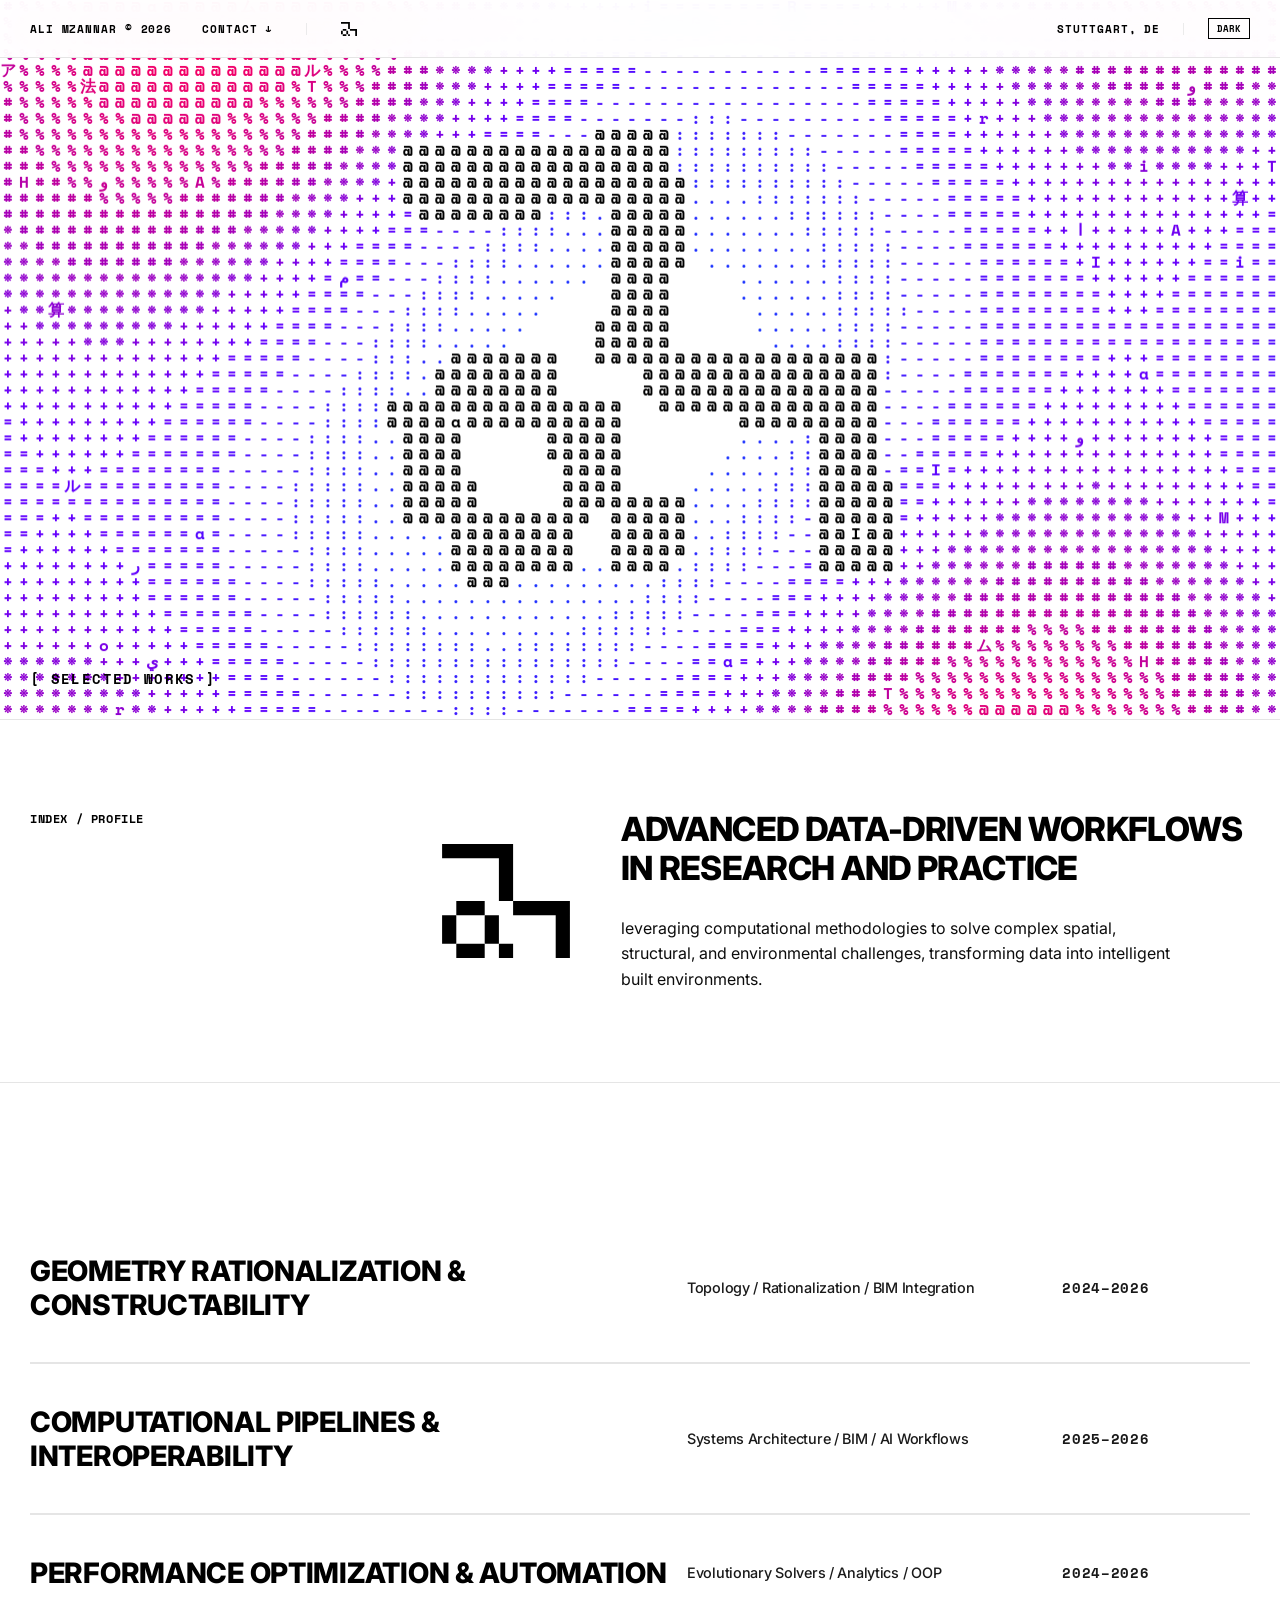
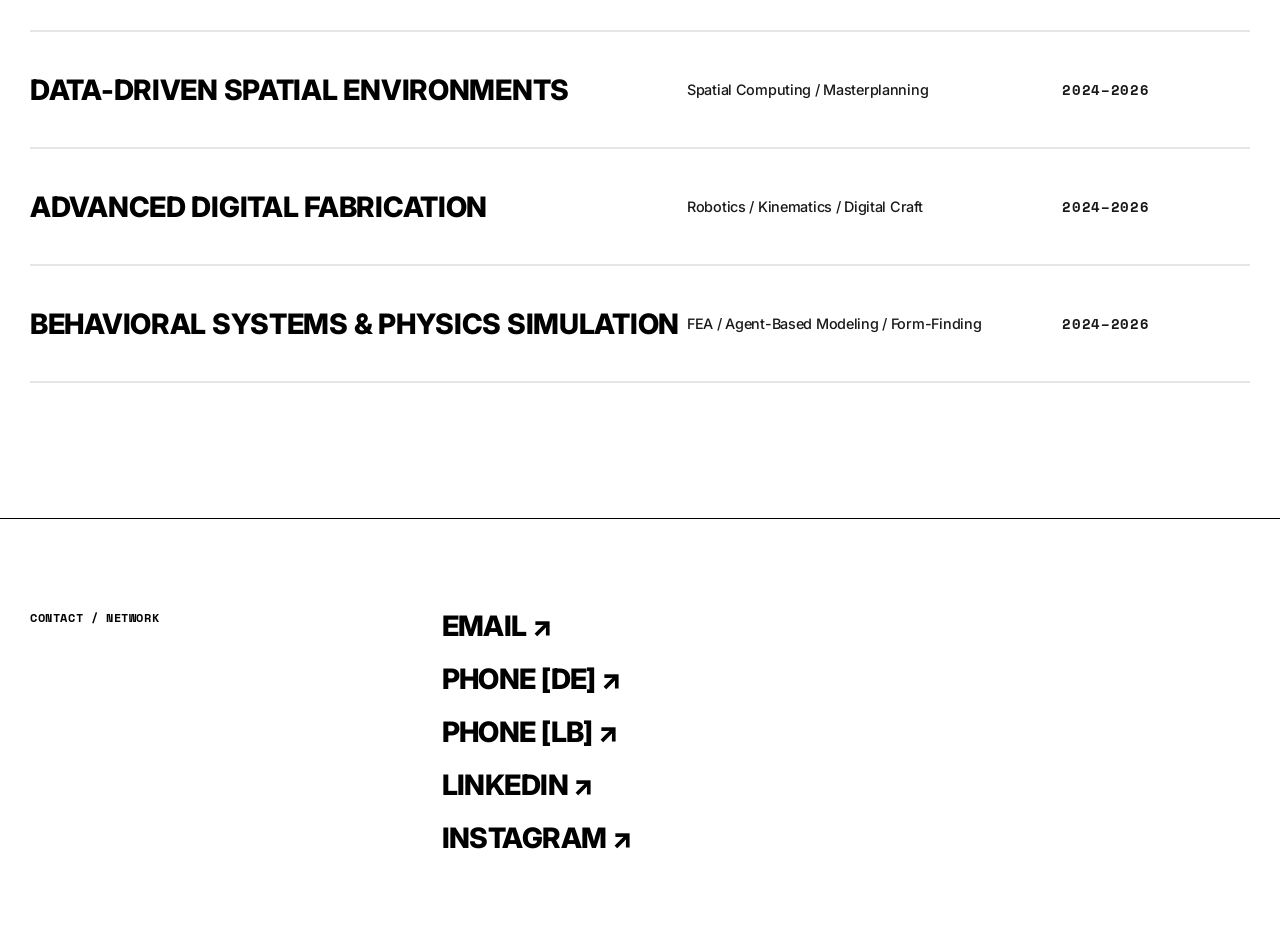
==== commit 96737cf8: "feat: centralize logo, integrate ASCII blending, fluid wave morphing, and mobile optimizations" ====
--- a/index.html
+++ b/index.html
@@ -94,6 +94,10 @@
             targetMouseX = e.clientX; 
             targetMouseY = e.clientY; 
         });
+        document.addEventListener('mouseleave', () => {
+            targetMouseX = -1000;
+            targetMouseY = -1000;
+        });
         document.addEventListener('touchstart', (e) => { 
             targetMouseX = e.touches[0].clientX; 
             targetMouseY = e.touches[0].clientY; 
@@ -101,6 +105,10 @@
         document.addEventListener('touchmove', (e) => { 
             targetMouseX = e.touches[0].clientX; 
             targetMouseY = e.touches[0].clientY; 
+        }, {passive: true});
+        document.addEventListener('touchend', () => {
+            targetMouseX = -1000;
+            targetMouseY = -1000;
         }, {passive: true});
 
         // =========================================
@@ -252,9 +260,6 @@
                 }
                 
                 ctx.fillStyle = this.colorStr;
-                ctx.font = `bold ${this.size}px "Space Mono"`;
-                ctx.textAlign = 'center';
-                ctx.textBaseline = 'middle';
                 ctx.fillText(char, this.x, this.y);
             }
         }
@@ -330,10 +335,13 @@
         function animate(timestamp) {
             ctx.clearRect(0, 0, width, height);
             
-            // Generate a slow, constantly ticking animated wave phase
-            const timePhase = timestamp * 0.00003; // Smooth, slow ambient breath
-            
-            // Update and Draw particles, no connecting strokes
+            // Set state properties once per frame for high performance rendering
+            ctx.font = `bold 16px "Space Mono"`;
+            ctx.textAlign = 'center';
+            ctx.textBaseline = 'middle';
+            
+            const timePhase = timestamp * 0.00003; 
+            
             particles.forEach(p => {
                 p.update(timePhase);
                 p.draw();
--- a/STYLE.CSS
+++ b/STYLE.CSS
@@ -540,7 +540,7 @@
    ========================================= */
 .project-hero { 
     padding: 16vh 30px 4vh 30px; 
-    min-height: auto;
+    min-height: 55vh;
 }
 
 /* Dynamic sub-page header */
@@ -1070,6 +1070,15 @@
     .contact-links a .link-reveal { font-size: 0.95rem; max-width: 100%; opacity: 1; padding-left: 0; } 
 
     .project-hero h1 { font-size: 10vw; }
+    .project-hero {
+        padding: 12vh 20px 4vh 20px;
+        min-height: 45vh;
+    }
+    .portfolio-badge {
+        bottom: 20px;
+        left: 20px;
+        font-size: 0.75rem;
+    }
     .project-meta { grid-template-columns: 1fr; gap: 15px; padding: 15px 20px; }
     .vault-grid { grid-template-columns: 1fr; gap: 30px; padding: 4vh 20px 10vh 20px; }
     .vault-item-meta { flex-direction: column; gap: 5px; }
